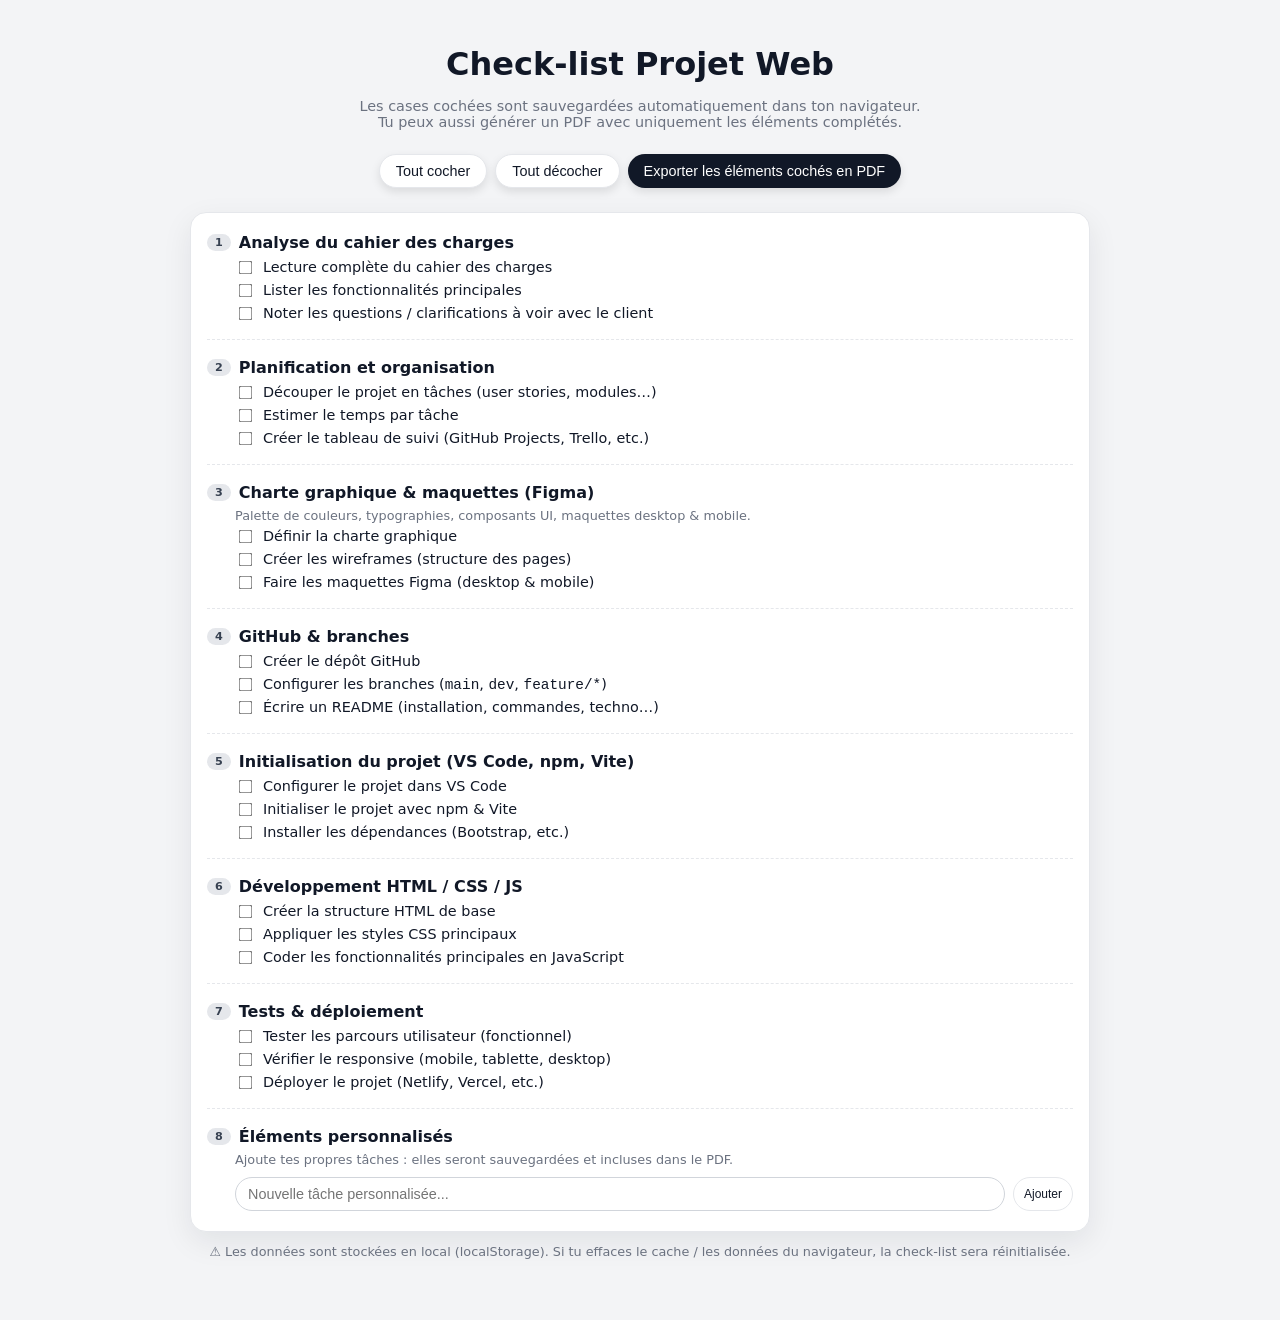
==== index.html @ 7b2236d2 "first commit" ====
<!DOCTYPE html>
<html lang="fr">
<head>
  <meta charset="UTF-8" />
  <title>Check-list Projet Web</title>
  <meta name="viewport" content="width=device-width, initial-scale=1.0" />
  <link rel="stylesheet" href="/assets/style/style.css" />
  
</head>
<body>
  <div class="app">
    <h1>Check-list Projet Web</h1>
    <p class="subtitle">
      Les cases cochées sont sauvegardées automatiquement dans ton navigateur.<br/>
      Tu peux aussi générer un PDF avec uniquement les éléments complétés.
    </p>

    <div class="toolbar">
      <button id="check-all" class="secondary">Tout cocher</button>
      <button id="uncheck-all" class="secondary">Tout décocher</button>
      <button id="export-pdf">Exporter les éléments cochés en PDF</button>
    </div>

    <div class="card" id="checklist">

      <!-- 1. Cahier des charges -->
      <div class="section">
        <div class="section-title">
          <span class="badge">1</span>
          <span>Analyse du cahier des charges</span>
        </div>
        <div class="tasks">
          <div class="task">
            <input type="checkbox" id="cc-lecture" data-label="Lecture complète du cahier des charges">
            <label for="cc-lecture">Lecture complète du cahier des charges</label>
          </div>
          <div class="task">
            <input type="checkbox" id="cc-fonctionnalites" data-label="Liste des fonctionnalités principales">
            <label for="cc-fonctionnalites">Lister les fonctionnalités principales</label>
          </div>
          <div class="task">
            <input type="checkbox" id="cc-questions" data-label="Questions / clarifications envoyées au client">
            <label for="cc-questions">Noter les questions / clarifications à voir avec le client</label>
          </div>
        </div>
      </div>

      <!-- 2. Planification -->
      <div class="section">
        <div class="section-title">
          <span class="badge">2</span>
          <span>Planification et organisation</span>
        </div>
        <div class="tasks">
          <div class="task">
            <input type="checkbox" id="plan-decoupage" data-label="Découpage du projet en tâches">
            <label for="plan-decoupage">Découper le projet en tâches (user stories, modules…)</label>
          </div>
          <div class="task">
            <input type="checkbox" id="plan-estimations" data-label="Estimation du temps par tâche">
            <label for="plan-estimations">Estimer le temps par tâche</label>
          </div>
          <div class="task">
            <input type="checkbox" id="plan-tableau" data-label="Création du tableau de suivi (GitHub Projects, Trello...)">
            <label for="plan-tableau">Créer le tableau de suivi (GitHub Projects, Trello, etc.)</label>
          </div>
        </div>
      </div>

      <!-- 3. Design / Figma -->
      <div class="section">
        <div class="section-title">
          <span class="badge">3</span>
          <span>Charte graphique & maquettes (Figma)</span>
        </div>
        <div class="section-subtitle">
          Palette de couleurs, typographies, composants UI, maquettes desktop & mobile.
        </div>
        <div class="tasks">
          <div class="task">
            <input type="checkbox" id="design-charte" data-label="Création de la charte graphique">
            <label for="design-charte">Définir la charte graphique</label>
          </div>
          <div class="task">
            <input type="checkbox" id="design-wireframes" data-label="Wireframes des pages principales">
            <label for="design-wireframes">Créer les wireframes (structure des pages)</label>
          </div>
          <div class="task">
            <input type="checkbox" id="design-figma" data-label="Maquettes Figma haute fidélité">
            <label for="design-figma">Faire les maquettes Figma (desktop & mobile)</label>
          </div>
        </div>
      </div>

      <!-- 4. GitHub -->
      <div class="section">
        <div class="section-title">
          <span class="badge">4</span>
          <span>GitHub & branches</span>
        </div>
        <div class="tasks">
          <div class="task">
            <input type="checkbox" id="git-repo" data-label="Création du dépôt GitHub">
            <label for="git-repo">Créer le dépôt GitHub</label>
          </div>
          <div class="task">
            <input type="checkbox" id="git-branches" data-label="Mise en place des branches main/dev/feature">
            <label for="git-branches">Configurer les branches (<code>main</code>, <code>dev</code>, <code>feature/*</code>)</label>
          </div>
          <div class="task">
            <input type="checkbox" id="git-readme" data-label="Rédaction d'un README clair">
            <label for="git-readme">Écrire un README (installation, commandes, techno…)</label>
          </div>
        </div>
      </div>

      <!-- 5. Setup projet (Vite, npm, dépendances) -->
      <div class="section">
        <div class="section-title">
          <span class="badge">5</span>
          <span>Initialisation du projet (VS Code, npm, Vite)</span>
        </div>
        <div class="tasks">
          <div class="task">
            <input type="checkbox" id="setup-vscode" data-label="Projet ouvert/configuré dans VS Code">
            <label for="setup-vscode">Configurer le projet dans VS Code</label>
          </div>
          <div class="task">
            <input type="checkbox" id="setup-npm" data-label="Initialisation npm et Vite">
            <label for="setup-npm">Initialiser le projet avec npm & Vite</label>
          </div>
          <div class="task">
            <input type="checkbox" id="setup-bootstrap" data-label="Installation des dépendances (Bootstrap, etc.)">
            <label for="setup-bootstrap">Installer les dépendances (Bootstrap, etc.)</label>
          </div>
        </div>
      </div>

      <!-- 6. Dev -->
      <div class="section">
        <div class="section-title">
          <span class="badge">6</span>
          <span>Développement HTML / CSS / JS</span>
        </div>
        <div class="tasks">
          <div class="task">
            <input type="checkbox" id="dev-structure" data-label="Structure HTML de base réalisée">
            <label for="dev-structure">Créer la structure HTML de base</label>
          </div>
          <div class="task">
            <input type="checkbox" id="dev-styles" data-label="Styles CSS principaux appliqués">
            <label for="dev-styles">Appliquer les styles CSS principaux</label>
          </div>
          <div class="task">
            <input type="checkbox" id="dev-js" data-label="Fonctionnalités principales en JavaScript">
            <label for="dev-js">Coder les fonctionnalités principales en JavaScript</label>
          </div>
        </div>
      </div>

      <!-- 7. Tests & déploiement -->
      <div class="section">
        <div class="section-title">
          <span class="badge">7</span>
          <span>Tests & déploiement</span>
        </div>
        <div class="tasks">
          <div class="task">
            <input type="checkbox" id="test-fonctionnel" data-label="Tests fonctionnels (parcours utilisateur)">
            <label for="test-fonctionnel">Tester les parcours utilisateur (fonctionnel)</label>
          </div>
          <div class="task">
            <input type="checkbox" id="test-responsive" data-label="Vérification responsive (mobile, tablette, desktop)">
            <label for="test-responsive">Vérifier le responsive (mobile, tablette, desktop)</label>
          </div>
          <div class="task">
            <input type="checkbox" id="deploy" data-label="Déploiement en ligne (Netlify, Vercel, etc.)">
            <label for="deploy">Déployer le projet (Netlify, Vercel, etc.)</label>
          </div>
        </div>
      </div>

      <!-- 8. Éléments personnalisés -->
      <div class="section">
        <div class="section-title">
          <span class="badge">8</span>
          <span>Éléments personnalisés</span>
        </div>
        <div class="section-subtitle">
          Ajoute tes propres tâches : elles seront sauvegardées et incluses dans le PDF.
        </div>
        <div class="tasks" id="custom-tasks"></div>
        <div class="custom-input-row">
          <input
            type="text"
            id="custom-task-input"
            placeholder="Nouvelle tâche personnalisée..."
          />
          <button id="add-custom-task" class="secondary small">Ajouter</button>
        </div>
      </div>

    </div>

    <p class="info">
      ⚠️ Les données sont stockées en local (localStorage). Si tu effaces le cache / les données du navigateur, la check-list sera réinitialisée.
    </p>

    <!-- Zone invisible (utilisée pour construire le contenu à imprimer) -->
    <div id="pdf-preview"></div>

    
  </div>

  <script src="/assets/js/script.js"></script>
</body>
</html>
---- assets/style/style.css ----
:root {
      font-family: system-ui, -apple-system, BlinkMacSystemFont, "Segoe UI", sans-serif;
      background: #f3f4f6;
      color: #111827;
    }

    body {
      margin: 0;
      padding: 0;
      display: flex;
      justify-content: center;
    }

    .app {
      max-width: 900px;
      width: 100%;
      padding: 24px 16px 48px;
    }

    h1 {
      text-align: center;
      margin-bottom: 8px;
    }

    .subtitle {
      text-align: center;
      font-size: 0.9rem;
      color: #6b7280;
      margin-bottom: 24px;
    }

    .toolbar {
      display: flex;
      flex-wrap: wrap;
      gap: 8px;
      justify-content: center;
      margin-bottom: 24px;
    }

    button {
      border: none;
      border-radius: 999px;
      padding: 8px 16px;
      font-size: 0.9rem;
      cursor: pointer;
      background: #111827;
      color: white;
      transition: transform 0.08s ease, box-shadow 0.08s ease, opacity 0.15s ease;
      box-shadow: 0 4px 10px rgba(0,0,0,0.1);
    }

    button.secondary {
      background: white;
      color: #111827;
      border: 1px solid #e5e7eb;
    }

    button.small {
      padding: 4px 10px;
      font-size: 0.75rem;
      box-shadow: none;
    }

    button:hover {
      transform: translateY(-1px);
      box-shadow: 0 6px 14px rgba(0,0,0,0.13);
    }

    button:active {
      transform: translateY(0);
      box-shadow: 0 2px 6px rgba(0,0,0,0.18);
    }

    .card {
      background: white;
      border-radius: 16px;
      padding: 20px 16px;
      box-shadow: 0 10px 30px rgba(15,23,42,0.08);
      border: 1px solid #e5e7eb;
    }

    .section {
      margin-bottom: 18px;
      padding-bottom: 12px;
      border-bottom: 1px dashed #e5e7eb;
    }

    .section:last-child {
      border-bottom: none;
      margin-bottom: 0;
      padding-bottom: 0;
    }

    .section-title {
      font-weight: 600;
      margin-bottom: 6px;
      display: flex;
      align-items: center;
      gap: 8px;
    }

    .section-subtitle {
      font-size: 0.8rem;
      color: #6b7280;
      margin-left: 28px;
      margin-bottom: 4px;
    }

    .tasks {
      margin-left: 28px;
      margin-top: 4px;
    }

    .task {
      display: flex;
      align-items: center;
      gap: 8px;
      margin-bottom: 4px;
      font-size: 0.9rem;
    }

    .task input[type="checkbox"] {
      margin-top: 3px;
      transform: scale(1.05);
      cursor: pointer;
    }

    .task label {
      cursor: pointer;
    }

    .task button.delete-task {
      margin-left: auto;
    }

    .badge {
      padding: 2px 8px;
      border-radius: 999px;
      font-size: 0.7rem;
      background: #e5e7eb;
      color: #374151;
    }

    .info {
      font-size: 0.8rem;
      color: #6b7280;
      margin-top: 12px;
      text-align: center;
    }

    .custom-input-row {
      display: flex;
      flex-wrap: wrap;
      gap: 8px;
      margin: 10px 0 0 28px;
    }

    .custom-input-row input[type="text"] {
      flex: 1;
      min-width: 0;
      border-radius: 999px;
      border: 1px solid #d1d5db;
      padding: 8px 12px;
      font-size: 0.9rem;
      outline: none;
    }

    .custom-input-row input[type="text"]:focus {
      border-color: #111827;
    }

    /* Zone de preview PDF (fenêtre séparée) = pas visible ici */
    #pdf-preview {
      display: none;
    }

    /* Version impression : cacher les boutons, garder seulement le contenu imprimé si on imprimait directement la page */
    @media print {
      .toolbar,
      .info {
        display: none !important;
      }
      body {
        background: white;
      }
      .app {
        max-width: 100%;
        padding: 0;
      }
      .card {
        box-shadow: none;
        border: none;
      }
    }
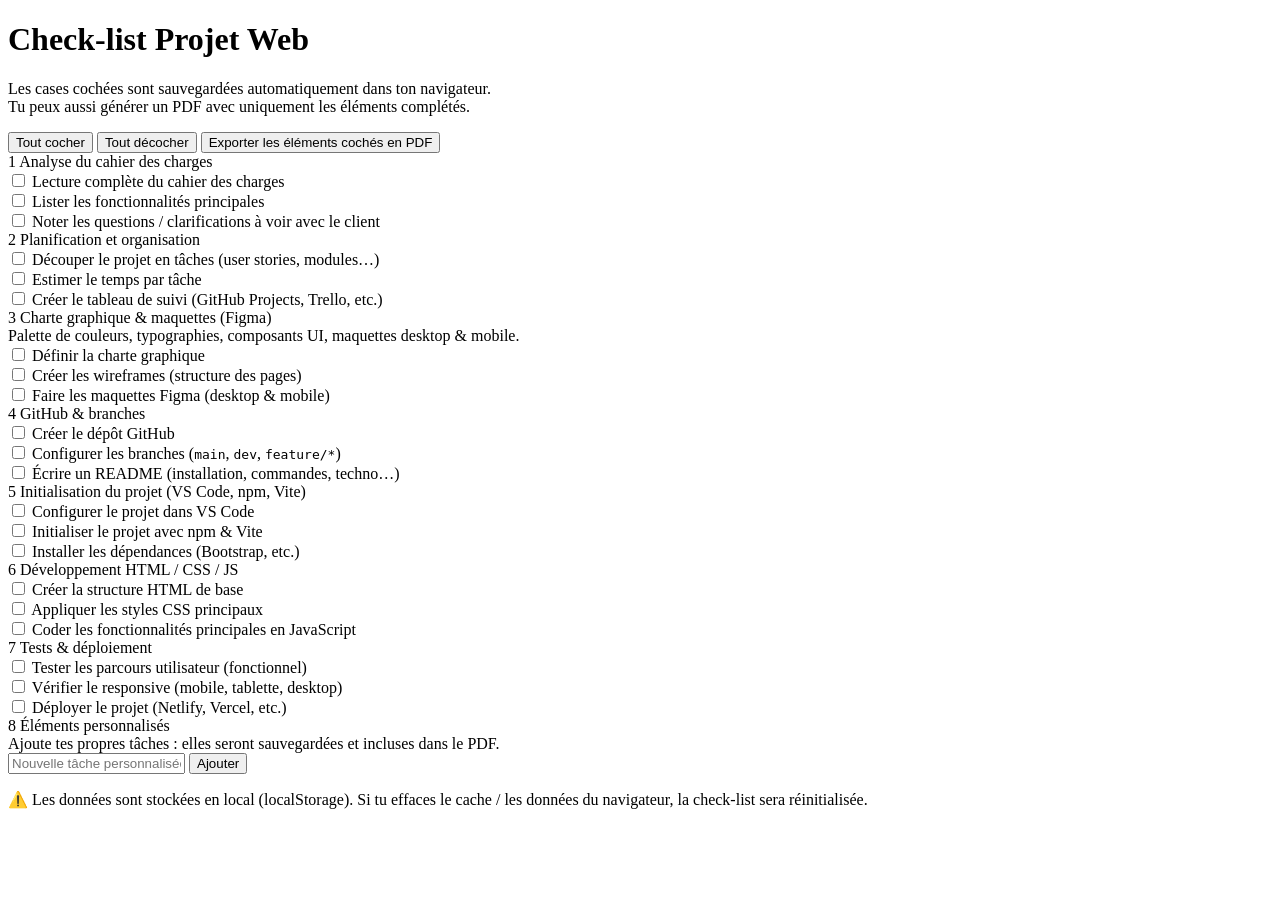
==== commit 86146091: "Updates" ====
--- a/index.html
+++ b/index.html
@@ -1,217 +1,221 @@
-<!DOCTYPE html>
-<html lang="fr">
-<head>
-  <meta charset="UTF-8" />
-  <title>Check-list Projet Web</title>
-  <meta name="viewport" content="width=device-width, initial-scale=1.0" />
-  <link rel="stylesheet" href="/assets/style/style.css" />
-  
-</head>
-<body>
-  <div class="app">
-    <h1>Check-list Projet Web</h1>
-    <p class="subtitle">
-      Les cases cochées sont sauvegardées automatiquement dans ton navigateur.<br/>
-      Tu peux aussi générer un PDF avec uniquement les éléments complétés.
-    </p>
-
-    <div class="toolbar">
-      <button id="check-all" class="secondary">Tout cocher</button>
-      <button id="uncheck-all" class="secondary">Tout décocher</button>
-      <button id="export-pdf">Exporter les éléments cochés en PDF</button>
-    </div>
-
-    <div class="card" id="checklist">
-
-      <!-- 1. Cahier des charges -->
-      <div class="section">
-        <div class="section-title">
-          <span class="badge">1</span>
-          <span>Analyse du cahier des charges</span>
-        </div>
-        <div class="tasks">
-          <div class="task">
-            <input type="checkbox" id="cc-lecture" data-label="Lecture complète du cahier des charges">
-            <label for="cc-lecture">Lecture complète du cahier des charges</label>
-          </div>
-          <div class="task">
-            <input type="checkbox" id="cc-fonctionnalites" data-label="Liste des fonctionnalités principales">
-            <label for="cc-fonctionnalites">Lister les fonctionnalités principales</label>
-          </div>
-          <div class="task">
-            <input type="checkbox" id="cc-questions" data-label="Questions / clarifications envoyées au client">
-            <label for="cc-questions">Noter les questions / clarifications à voir avec le client</label>
-          </div>
-        </div>
-      </div>
-
-      <!-- 2. Planification -->
-      <div class="section">
-        <div class="section-title">
-          <span class="badge">2</span>
-          <span>Planification et organisation</span>
-        </div>
-        <div class="tasks">
-          <div class="task">
-            <input type="checkbox" id="plan-decoupage" data-label="Découpage du projet en tâches">
-            <label for="plan-decoupage">Découper le projet en tâches (user stories, modules…)</label>
-          </div>
-          <div class="task">
-            <input type="checkbox" id="plan-estimations" data-label="Estimation du temps par tâche">
-            <label for="plan-estimations">Estimer le temps par tâche</label>
-          </div>
-          <div class="task">
-            <input type="checkbox" id="plan-tableau" data-label="Création du tableau de suivi (GitHub Projects, Trello...)">
-            <label for="plan-tableau">Créer le tableau de suivi (GitHub Projects, Trello, etc.)</label>
-          </div>
-        </div>
-      </div>
-
-      <!-- 3. Design / Figma -->
-      <div class="section">
-        <div class="section-title">
-          <span class="badge">3</span>
-          <span>Charte graphique & maquettes (Figma)</span>
-        </div>
-        <div class="section-subtitle">
-          Palette de couleurs, typographies, composants UI, maquettes desktop & mobile.
-        </div>
-        <div class="tasks">
-          <div class="task">
-            <input type="checkbox" id="design-charte" data-label="Création de la charte graphique">
-            <label for="design-charte">Définir la charte graphique</label>
-          </div>
-          <div class="task">
-            <input type="checkbox" id="design-wireframes" data-label="Wireframes des pages principales">
-            <label for="design-wireframes">Créer les wireframes (structure des pages)</label>
-          </div>
-          <div class="task">
-            <input type="checkbox" id="design-figma" data-label="Maquettes Figma haute fidélité">
-            <label for="design-figma">Faire les maquettes Figma (desktop & mobile)</label>
-          </div>
-        </div>
-      </div>
-
-      <!-- 4. GitHub -->
-      <div class="section">
-        <div class="section-title">
-          <span class="badge">4</span>
-          <span>GitHub & branches</span>
-        </div>
-        <div class="tasks">
-          <div class="task">
-            <input type="checkbox" id="git-repo" data-label="Création du dépôt GitHub">
-            <label for="git-repo">Créer le dépôt GitHub</label>
-          </div>
-          <div class="task">
-            <input type="checkbox" id="git-branches" data-label="Mise en place des branches main/dev/feature">
-            <label for="git-branches">Configurer les branches (<code>main</code>, <code>dev</code>, <code>feature/*</code>)</label>
-          </div>
-          <div class="task">
-            <input type="checkbox" id="git-readme" data-label="Rédaction d'un README clair">
-            <label for="git-readme">Écrire un README (installation, commandes, techno…)</label>
-          </div>
-        </div>
-      </div>
-
-      <!-- 5. Setup projet (Vite, npm, dépendances) -->
-      <div class="section">
-        <div class="section-title">
-          <span class="badge">5</span>
-          <span>Initialisation du projet (VS Code, npm, Vite)</span>
-        </div>
-        <div class="tasks">
-          <div class="task">
-            <input type="checkbox" id="setup-vscode" data-label="Projet ouvert/configuré dans VS Code">
-            <label for="setup-vscode">Configurer le projet dans VS Code</label>
-          </div>
-          <div class="task">
-            <input type="checkbox" id="setup-npm" data-label="Initialisation npm et Vite">
-            <label for="setup-npm">Initialiser le projet avec npm & Vite</label>
-          </div>
-          <div class="task">
-            <input type="checkbox" id="setup-bootstrap" data-label="Installation des dépendances (Bootstrap, etc.)">
-            <label for="setup-bootstrap">Installer les dépendances (Bootstrap, etc.)</label>
-          </div>
-        </div>
-      </div>
-
-      <!-- 6. Dev -->
-      <div class="section">
-        <div class="section-title">
-          <span class="badge">6</span>
-          <span>Développement HTML / CSS / JS</span>
-        </div>
-        <div class="tasks">
-          <div class="task">
-            <input type="checkbox" id="dev-structure" data-label="Structure HTML de base réalisée">
-            <label for="dev-structure">Créer la structure HTML de base</label>
-          </div>
-          <div class="task">
-            <input type="checkbox" id="dev-styles" data-label="Styles CSS principaux appliqués">
-            <label for="dev-styles">Appliquer les styles CSS principaux</label>
-          </div>
-          <div class="task">
-            <input type="checkbox" id="dev-js" data-label="Fonctionnalités principales en JavaScript">
-            <label for="dev-js">Coder les fonctionnalités principales en JavaScript</label>
-          </div>
-        </div>
-      </div>
-
-      <!-- 7. Tests & déploiement -->
-      <div class="section">
-        <div class="section-title">
-          <span class="badge">7</span>
-          <span>Tests & déploiement</span>
-        </div>
-        <div class="tasks">
-          <div class="task">
-            <input type="checkbox" id="test-fonctionnel" data-label="Tests fonctionnels (parcours utilisateur)">
-            <label for="test-fonctionnel">Tester les parcours utilisateur (fonctionnel)</label>
-          </div>
-          <div class="task">
-            <input type="checkbox" id="test-responsive" data-label="Vérification responsive (mobile, tablette, desktop)">
-            <label for="test-responsive">Vérifier le responsive (mobile, tablette, desktop)</label>
-          </div>
-          <div class="task">
-            <input type="checkbox" id="deploy" data-label="Déploiement en ligne (Netlify, Vercel, etc.)">
-            <label for="deploy">Déployer le projet (Netlify, Vercel, etc.)</label>
-          </div>
-        </div>
-      </div>
-
-      <!-- 8. Éléments personnalisés -->
-      <div class="section">
-        <div class="section-title">
-          <span class="badge">8</span>
-          <span>Éléments personnalisés</span>
-        </div>
-        <div class="section-subtitle">
-          Ajoute tes propres tâches : elles seront sauvegardées et incluses dans le PDF.
-        </div>
-        <div class="tasks" id="custom-tasks"></div>
-        <div class="custom-input-row">
-          <input
-            type="text"
-            id="custom-task-input"
-            placeholder="Nouvelle tâche personnalisée..."
-          />
-          <button id="add-custom-task" class="secondary small">Ajouter</button>
-        </div>
-      </div>
-
-    </div>
-
-    <p class="info">
-      ⚠️ Les données sont stockées en local (localStorage). Si tu effaces le cache / les données du navigateur, la check-list sera réinitialisée.
-    </p>
-
-    <!-- Zone invisible (utilisée pour construire le contenu à imprimer) -->
-    <div id="pdf-preview"></div>
-
-    
-  </div>
-
-  <script src="/assets/js/script.js"></script>
-</body>
-</html>
+<!DOCTYPE html>
+<html lang="fr">
+<head>
+  <meta charset="UTF-8" />
+  <title>Check-list Projet Web</title>
+  <meta name="viewport" content="width=device-width, initial-scale=1.0" />+
+  
+  <script type="module" crossorigin src="/Checklist/assets/index-DKKBVlIA.js"></script>
+  <link rel="stylesheet" crossorigin href="/Checklist/assets/index-D5kKG5sI.css">
+</head>
+<body>
+  <div class="app">
+    <h1>Check-list Projet Web</h1>
+    <p class="subtitle">
+      Les cases cochées sont sauvegardées automatiquement dans ton navigateur.<br/>
+      Tu peux aussi générer un PDF avec uniquement les éléments complétés.
+    </p>
+
+    <div class="toolbar">
+      <button id="check-all" class="secondary">Tout cocher</button>
+      <button id="uncheck-all" class="secondary">Tout décocher</button>
+      <button id="export-pdf">Exporter les éléments cochés en PDF</button>
+    </div>
+
+    <div class="card" id="checklist">
+
+      <!-- 1. Cahier des charges -->
+      <div class="section">
+        <div class="section-title">
+          <span class="badge">1</span>
+          <span>Analyse du cahier des charges</span>
+        </div>
+        <div class="tasks">
+          <div class="task">
+            <input type="checkbox" id="cc-lecture" data-label="Lecture complète du cahier des charges">
+            <label for="cc-lecture">Lecture complète du cahier des charges</label>
+          </div>
+          <div class="task">
+            <input type="checkbox" id="cc-fonctionnalites" data-label="Liste des fonctionnalités principales">
+            <label for="cc-fonctionnalites">Lister les fonctionnalités principales</label>
+          </div>
+          <div class="task">
+            <input type="checkbox" id="cc-questions" data-label="Questions / clarifications envoyées au client">
+            <label for="cc-questions">Noter les questions / clarifications à voir avec le client</label>
+          </div>
+        </div>
+      </div>
+
+      <!-- 2. Planification -->
+      <div class="section">
+        <div class="section-title">
+          <span class="badge">2</span>
+          <span>Planification et organisation</span>
+        </div>
+        <div class="tasks">
+          <div class="task">
+            <input type="checkbox" id="plan-decoupage" data-label="Découpage du projet en tâches">
+            <label for="plan-decoupage">Découper le projet en tâches (user stories, modules…)</label>
+          </div>
+          <div class="task">
+            <input type="checkbox" id="plan-estimations" data-label="Estimation du temps par tâche">
+            <label for="plan-estimations">Estimer le temps par tâche</label>
+          </div>
+          <div class="task">
+            <input type="checkbox" id="plan-tableau" data-label="Création du tableau de suivi (GitHub Projects, Trello...)">
+            <label for="plan-tableau">Créer le tableau de suivi (GitHub Projects, Trello, etc.)</label>
+          </div>
+        </div>
+      </div>
+
+      <!-- 3. Design / Figma -->
+      <div class="section">
+        <div class="section-title">
+          <span class="badge">3</span>
+          <span>Charte graphique & maquettes (Figma)</span>
+        </div>
+        <div class="section-subtitle">
+          Palette de couleurs, typographies, composants UI, maquettes desktop & mobile.
+        </div>
+        <div class="tasks">
+          <div class="task">
+            <input type="checkbox" id="design-charte" data-label="Création de la charte graphique">
+            <label for="design-charte">Définir la charte graphique</label>
+          </div>
+          <div class="task">
+            <input type="checkbox" id="design-wireframes" data-label="Wireframes des pages principales">
+            <label for="design-wireframes">Créer les wireframes (structure des pages)</label>
+          </div>
+          <div class="task">
+            <input type="checkbox" id="design-figma" data-label="Maquettes Figma haute fidélité">
+            <label for="design-figma">Faire les maquettes Figma (desktop & mobile)</label>
+          </div>
+        </div>
+      </div>
+
+      <!-- 4. GitHub -->
+      <div class="section">
+        <div class="section-title">
+          <span class="badge">4</span>
+          <span>GitHub & branches</span>
+        </div>
+        <div class="tasks">
+          <div class="task">
+            <input type="checkbox" id="git-repo" data-label="Création du dépôt GitHub">
+            <label for="git-repo">Créer le dépôt GitHub</label>
+          </div>
+          <div class="task">
+            <input type="checkbox" id="git-branches" data-label="Mise en place des branches main/dev/feature">
+            <label for="git-branches">Configurer les branches (<code>main</code>, <code>dev</code>, <code>feature/*</code>)</label>
+          </div>
+          <div class="task">
+            <input type="checkbox" id="git-readme" data-label="Rédaction d'un README clair">
+            <label for="git-readme">Écrire un README (installation, commandes, techno…)</label>
+          </div>
+        </div>
+      </div>
+
+      <!-- 5. Setup projet (Vite, npm, dépendances) -->
+      <div class="section">
+        <div class="section-title">
+          <span class="badge">5</span>
+          <span>Initialisation du projet (VS Code, npm, Vite)</span>
+        </div>
+        <div class="tasks">
+          <div class="task">
+            <input type="checkbox" id="setup-vscode" data-label="Projet ouvert/configuré dans VS Code">
+            <label for="setup-vscode">Configurer le projet dans VS Code</label>
+          </div>
+          <div class="task">
+            <input type="checkbox" id="setup-npm" data-label="Initialisation npm et Vite">
+            <label for="setup-npm">Initialiser le projet avec npm & Vite</label>
+          </div>
+          <div class="task">
+            <input type="checkbox" id="setup-bootstrap" data-label="Installation des dépendances (Bootstrap, etc.)">
+            <label for="setup-bootstrap">Installer les dépendances (Bootstrap, etc.)</label>
+          </div>
+        </div>
+      </div>
+
+      <!-- 6. Dev -->
+      <div class="section">
+        <div class="section-title">
+          <span class="badge">6</span>
+          <span>Développement HTML / CSS / JS</span>
+        </div>
+        <div class="tasks">
+          <div class="task">
+            <input type="checkbox" id="dev-structure" data-label="Structure HTML de base réalisée">
+            <label for="dev-structure">Créer la structure HTML de base</label>
+          </div>
+          <div class="task">
+            <input type="checkbox" id="dev-styles" data-label="Styles CSS principaux appliqués">
+            <label for="dev-styles">Appliquer les styles CSS principaux</label>
+          </div>
+          <div class="task">
+            <input type="checkbox" id="dev-js" data-label="Fonctionnalités principales en JavaScript">
+            <label for="dev-js">Coder les fonctionnalités principales en JavaScript</label>
+          </div>
+        </div>
+      </div>
+
+      <!-- 7. Tests & déploiement -->
+      <div class="section">
+        <div class="section-title">
+          <span class="badge">7</span>
+          <span>Tests & déploiement</span>
+        </div>
+        <div class="tasks">
+          <div class="task">
+            <input type="checkbox" id="test-fonctionnel" data-label="Tests fonctionnels (parcours utilisateur)">
+            <label for="test-fonctionnel">Tester les parcours utilisateur (fonctionnel)</label>
+          </div>
+          <div class="task">
+            <input type="checkbox" id="test-responsive" data-label="Vérification responsive (mobile, tablette, desktop)">
+            <label for="test-responsive">Vérifier le responsive (mobile, tablette, desktop)</label>
+          </div>
+          <div class="task">
+            <input type="checkbox" id="deploy" data-label="Déploiement en ligne (Netlify, Vercel, etc.)">
+            <label for="deploy">Déployer le projet (Netlify, Vercel, etc.)</label>
+          </div>
+        </div>
+      </div>
+
+      <!-- 8. Éléments personnalisés -->
+      <div class="section">
+        <div class="section-title">
+          <span class="badge">8</span>
+          <span>Éléments personnalisés</span>
+        </div>
+        <div class="section-subtitle">
+          Ajoute tes propres tâches : elles seront sauvegardées et incluses dans le PDF.
+        </div>
+        <div class="tasks" id="custom-tasks"></div>
+        <div class="custom-input-row">
+          <input
+            type="text"
+            id="custom-task-input"
+            placeholder="Nouvelle tâche personnalisée..."
+          />
+          <button id="add-custom-task" class="secondary small">Ajouter</button>
+        </div>
+      </div>
+
+    </div>
+
+    <p class="info">
+      ⚠️ Les données sont stockées en local (localStorage). Si tu effaces le cache / les données du navigateur, la check-list sera réinitialisée.
+    </p>
+
+    <!-- Zone invisible (utilisée pour construire le contenu à imprimer) -->
+    <div id="pdf-preview"></div>
+
+    
+  </div>
++
+
+
+</body>
+</html>
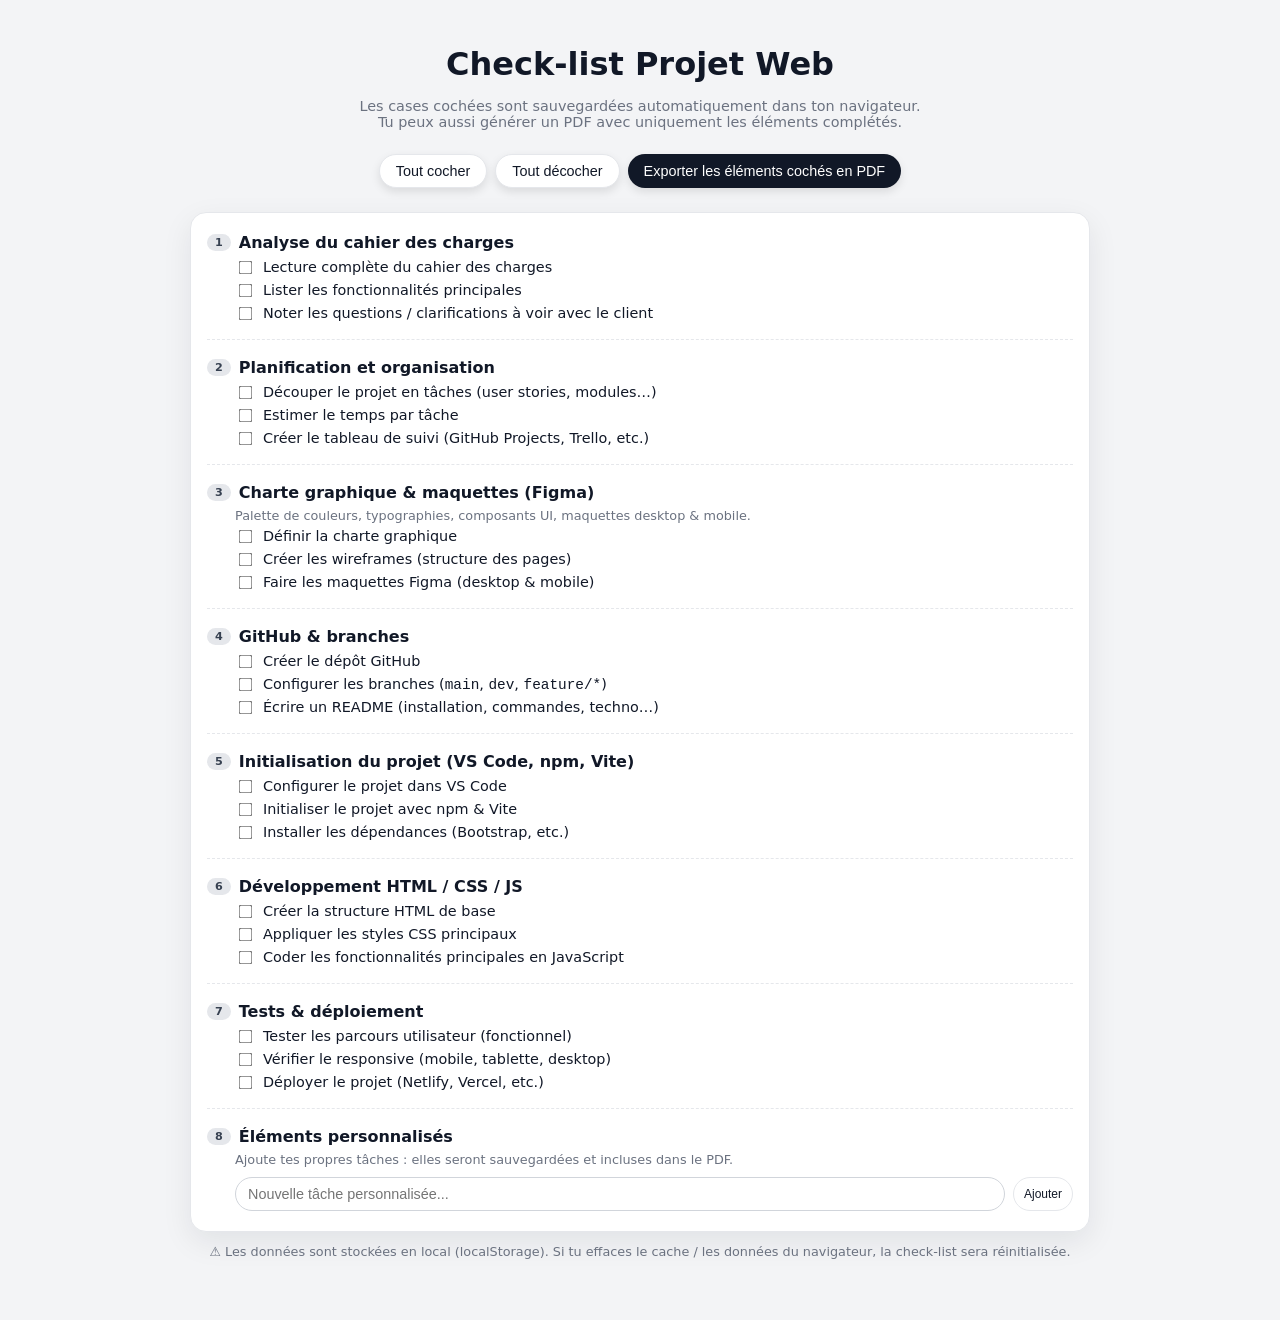
==== commit 5dd1d6d1: "mise en place de vite" ====
--- a/index.html
+++ b/index.html
@@ -1,221 +1,219 @@
-<!DOCTYPE html>
-<html lang="fr">
-<head>
-  <meta charset="UTF-8" />
-  <title>Check-list Projet Web</title>
-  <meta name="viewport" content="width=device-width, initial-scale=1.0" />-
-  
-  <script type="module" crossorigin src="/Checklist/assets/index-DKKBVlIA.js"></script>
-  <link rel="stylesheet" crossorigin href="/Checklist/assets/index-D5kKG5sI.css">
-</head>
-<body>
-  <div class="app">
-    <h1>Check-list Projet Web</h1>
-    <p class="subtitle">
-      Les cases cochées sont sauvegardées automatiquement dans ton navigateur.<br/>
-      Tu peux aussi générer un PDF avec uniquement les éléments complétés.
-    </p>
-
-    <div class="toolbar">
-      <button id="check-all" class="secondary">Tout cocher</button>
-      <button id="uncheck-all" class="secondary">Tout décocher</button>
-      <button id="export-pdf">Exporter les éléments cochés en PDF</button>
-    </div>
-
-    <div class="card" id="checklist">
-
-      <!-- 1. Cahier des charges -->
-      <div class="section">
-        <div class="section-title">
-          <span class="badge">1</span>
-          <span>Analyse du cahier des charges</span>
-        </div>
-        <div class="tasks">
-          <div class="task">
-            <input type="checkbox" id="cc-lecture" data-label="Lecture complète du cahier des charges">
-            <label for="cc-lecture">Lecture complète du cahier des charges</label>
-          </div>
-          <div class="task">
-            <input type="checkbox" id="cc-fonctionnalites" data-label="Liste des fonctionnalités principales">
-            <label for="cc-fonctionnalites">Lister les fonctionnalités principales</label>
-          </div>
-          <div class="task">
-            <input type="checkbox" id="cc-questions" data-label="Questions / clarifications envoyées au client">
-            <label for="cc-questions">Noter les questions / clarifications à voir avec le client</label>
-          </div>
-        </div>
-      </div>
-
-      <!-- 2. Planification -->
-      <div class="section">
-        <div class="section-title">
-          <span class="badge">2</span>
-          <span>Planification et organisation</span>
-        </div>
-        <div class="tasks">
-          <div class="task">
-            <input type="checkbox" id="plan-decoupage" data-label="Découpage du projet en tâches">
-            <label for="plan-decoupage">Découper le projet en tâches (user stories, modules…)</label>
-          </div>
-          <div class="task">
-            <input type="checkbox" id="plan-estimations" data-label="Estimation du temps par tâche">
-            <label for="plan-estimations">Estimer le temps par tâche</label>
-          </div>
-          <div class="task">
-            <input type="checkbox" id="plan-tableau" data-label="Création du tableau de suivi (GitHub Projects, Trello...)">
-            <label for="plan-tableau">Créer le tableau de suivi (GitHub Projects, Trello, etc.)</label>
-          </div>
-        </div>
-      </div>
-
-      <!-- 3. Design / Figma -->
-      <div class="section">
-        <div class="section-title">
-          <span class="badge">3</span>
-          <span>Charte graphique & maquettes (Figma)</span>
-        </div>
-        <div class="section-subtitle">
-          Palette de couleurs, typographies, composants UI, maquettes desktop & mobile.
-        </div>
-        <div class="tasks">
-          <div class="task">
-            <input type="checkbox" id="design-charte" data-label="Création de la charte graphique">
-            <label for="design-charte">Définir la charte graphique</label>
-          </div>
-          <div class="task">
-            <input type="checkbox" id="design-wireframes" data-label="Wireframes des pages principales">
-            <label for="design-wireframes">Créer les wireframes (structure des pages)</label>
-          </div>
-          <div class="task">
-            <input type="checkbox" id="design-figma" data-label="Maquettes Figma haute fidélité">
-            <label for="design-figma">Faire les maquettes Figma (desktop & mobile)</label>
-          </div>
-        </div>
-      </div>
-
-      <!-- 4. GitHub -->
-      <div class="section">
-        <div class="section-title">
-          <span class="badge">4</span>
-          <span>GitHub & branches</span>
-        </div>
-        <div class="tasks">
-          <div class="task">
-            <input type="checkbox" id="git-repo" data-label="Création du dépôt GitHub">
-            <label for="git-repo">Créer le dépôt GitHub</label>
-          </div>
-          <div class="task">
-            <input type="checkbox" id="git-branches" data-label="Mise en place des branches main/dev/feature">
-            <label for="git-branches">Configurer les branches (<code>main</code>, <code>dev</code>, <code>feature/*</code>)</label>
-          </div>
-          <div class="task">
-            <input type="checkbox" id="git-readme" data-label="Rédaction d'un README clair">
-            <label for="git-readme">Écrire un README (installation, commandes, techno…)</label>
-          </div>
-        </div>
-      </div>
-
-      <!-- 5. Setup projet (Vite, npm, dépendances) -->
-      <div class="section">
-        <div class="section-title">
-          <span class="badge">5</span>
-          <span>Initialisation du projet (VS Code, npm, Vite)</span>
-        </div>
-        <div class="tasks">
-          <div class="task">
-            <input type="checkbox" id="setup-vscode" data-label="Projet ouvert/configuré dans VS Code">
-            <label for="setup-vscode">Configurer le projet dans VS Code</label>
-          </div>
-          <div class="task">
-            <input type="checkbox" id="setup-npm" data-label="Initialisation npm et Vite">
-            <label for="setup-npm">Initialiser le projet avec npm & Vite</label>
-          </div>
-          <div class="task">
-            <input type="checkbox" id="setup-bootstrap" data-label="Installation des dépendances (Bootstrap, etc.)">
-            <label for="setup-bootstrap">Installer les dépendances (Bootstrap, etc.)</label>
-          </div>
-        </div>
-      </div>
-
-      <!-- 6. Dev -->
-      <div class="section">
-        <div class="section-title">
-          <span class="badge">6</span>
-          <span>Développement HTML / CSS / JS</span>
-        </div>
-        <div class="tasks">
-          <div class="task">
-            <input type="checkbox" id="dev-structure" data-label="Structure HTML de base réalisée">
-            <label for="dev-structure">Créer la structure HTML de base</label>
-          </div>
-          <div class="task">
-            <input type="checkbox" id="dev-styles" data-label="Styles CSS principaux appliqués">
-            <label for="dev-styles">Appliquer les styles CSS principaux</label>
-          </div>
-          <div class="task">
-            <input type="checkbox" id="dev-js" data-label="Fonctionnalités principales en JavaScript">
-            <label for="dev-js">Coder les fonctionnalités principales en JavaScript</label>
-          </div>
-        </div>
-      </div>
-
-      <!-- 7. Tests & déploiement -->
-      <div class="section">
-        <div class="section-title">
-          <span class="badge">7</span>
-          <span>Tests & déploiement</span>
-        </div>
-        <div class="tasks">
-          <div class="task">
-            <input type="checkbox" id="test-fonctionnel" data-label="Tests fonctionnels (parcours utilisateur)">
-            <label for="test-fonctionnel">Tester les parcours utilisateur (fonctionnel)</label>
-          </div>
-          <div class="task">
-            <input type="checkbox" id="test-responsive" data-label="Vérification responsive (mobile, tablette, desktop)">
-            <label for="test-responsive">Vérifier le responsive (mobile, tablette, desktop)</label>
-          </div>
-          <div class="task">
-            <input type="checkbox" id="deploy" data-label="Déploiement en ligne (Netlify, Vercel, etc.)">
-            <label for="deploy">Déployer le projet (Netlify, Vercel, etc.)</label>
-          </div>
-        </div>
-      </div>
-
-      <!-- 8. Éléments personnalisés -->
-      <div class="section">
-        <div class="section-title">
-          <span class="badge">8</span>
-          <span>Éléments personnalisés</span>
-        </div>
-        <div class="section-subtitle">
-          Ajoute tes propres tâches : elles seront sauvegardées et incluses dans le PDF.
-        </div>
-        <div class="tasks" id="custom-tasks"></div>
-        <div class="custom-input-row">
-          <input
-            type="text"
-            id="custom-task-input"
-            placeholder="Nouvelle tâche personnalisée..."
-          />
-          <button id="add-custom-task" class="secondary small">Ajouter</button>
-        </div>
-      </div>
-
-    </div>
-
-    <p class="info">
-      ⚠️ Les données sont stockées en local (localStorage). Si tu effaces le cache / les données du navigateur, la check-list sera réinitialisée.
-    </p>
-
-    <!-- Zone invisible (utilisée pour construire le contenu à imprimer) -->
-    <div id="pdf-preview"></div>
-
-    
-  </div>
--
-
-
-</body>
-</html>
+<!DOCTYPE html>
+<html lang="fr">
+<head>
+  <meta charset="UTF-8" />
+  <title>Check-list Projet Web</title>
+  <meta name="viewport" content="width=device-width, initial-scale=1.0" />
+  <link rel="stylesheet" href="src/style.css" />
+  
+</head>
+<body>
+  <div class="app">
+    <h1>Check-list Projet Web</h1>
+    <p class="subtitle">
+      Les cases cochées sont sauvegardées automatiquement dans ton navigateur.<br/>
+      Tu peux aussi générer un PDF avec uniquement les éléments complétés.
+    </p>
+
+    <div class="toolbar">
+      <button id="check-all" class="secondary">Tout cocher</button>
+      <button id="uncheck-all" class="secondary">Tout décocher</button>
+      <button id="export-pdf">Exporter les éléments cochés en PDF</button>
+    </div>
+
+    <div class="card" id="checklist">
+
+      <!-- 1. Cahier des charges -->
+      <div class="section">
+        <div class="section-title">
+          <span class="badge">1</span>
+          <span>Analyse du cahier des charges</span>
+        </div>
+        <div class="tasks">
+          <div class="task">
+            <input type="checkbox" id="cc-lecture" data-label="Lecture complète du cahier des charges">
+            <label for="cc-lecture">Lecture complète du cahier des charges</label>
+          </div>
+          <div class="task">
+            <input type="checkbox" id="cc-fonctionnalites" data-label="Liste des fonctionnalités principales">
+            <label for="cc-fonctionnalites">Lister les fonctionnalités principales</label>
+          </div>
+          <div class="task">
+            <input type="checkbox" id="cc-questions" data-label="Questions / clarifications envoyées au client">
+            <label for="cc-questions">Noter les questions / clarifications à voir avec le client</label>
+          </div>
+        </div>
+      </div>
+
+      <!-- 2. Planification -->
+      <div class="section">
+        <div class="section-title">
+          <span class="badge">2</span>
+          <span>Planification et organisation</span>
+        </div>
+        <div class="tasks">
+          <div class="task">
+            <input type="checkbox" id="plan-decoupage" data-label="Découpage du projet en tâches">
+            <label for="plan-decoupage">Découper le projet en tâches (user stories, modules…)</label>
+          </div>
+          <div class="task">
+            <input type="checkbox" id="plan-estimations" data-label="Estimation du temps par tâche">
+            <label for="plan-estimations">Estimer le temps par tâche</label>
+          </div>
+          <div class="task">
+            <input type="checkbox" id="plan-tableau" data-label="Création du tableau de suivi (GitHub Projects, Trello...)">
+            <label for="plan-tableau">Créer le tableau de suivi (GitHub Projects, Trello, etc.)</label>
+          </div>
+        </div>
+      </div>
+
+      <!-- 3. Design / Figma -->
+      <div class="section">
+        <div class="section-title">
+          <span class="badge">3</span>
+          <span>Charte graphique & maquettes (Figma)</span>
+        </div>
+        <div class="section-subtitle">
+          Palette de couleurs, typographies, composants UI, maquettes desktop & mobile.
+        </div>
+        <div class="tasks">
+          <div class="task">
+            <input type="checkbox" id="design-charte" data-label="Création de la charte graphique">
+            <label for="design-charte">Définir la charte graphique</label>
+          </div>
+          <div class="task">
+            <input type="checkbox" id="design-wireframes" data-label="Wireframes des pages principales">
+            <label for="design-wireframes">Créer les wireframes (structure des pages)</label>
+          </div>
+          <div class="task">
+            <input type="checkbox" id="design-figma" data-label="Maquettes Figma haute fidélité">
+            <label for="design-figma">Faire les maquettes Figma (desktop & mobile)</label>
+          </div>
+        </div>
+      </div>
+
+      <!-- 4. GitHub -->
+      <div class="section">
+        <div class="section-title">
+          <span class="badge">4</span>
+          <span>GitHub & branches</span>
+        </div>
+        <div class="tasks">
+          <div class="task">
+            <input type="checkbox" id="git-repo" data-label="Création du dépôt GitHub">
+            <label for="git-repo">Créer le dépôt GitHub</label>
+          </div>
+          <div class="task">
+            <input type="checkbox" id="git-branches" data-label="Mise en place des branches main/dev/feature">
+            <label for="git-branches">Configurer les branches (<code>main</code>, <code>dev</code>, <code>feature/*</code>)</label>
+          </div>
+          <div class="task">
+            <input type="checkbox" id="git-readme" data-label="Rédaction d'un README clair">
+            <label for="git-readme">Écrire un README (installation, commandes, techno…)</label>
+          </div>
+        </div>
+      </div>
+
+      <!-- 5. Setup projet (Vite, npm, dépendances) -->
+      <div class="section">
+        <div class="section-title">
+          <span class="badge">5</span>
+          <span>Initialisation du projet (VS Code, npm, Vite)</span>
+        </div>
+        <div class="tasks">
+          <div class="task">
+            <input type="checkbox" id="setup-vscode" data-label="Projet ouvert/configuré dans VS Code">
+            <label for="setup-vscode">Configurer le projet dans VS Code</label>
+          </div>
+          <div class="task">
+            <input type="checkbox" id="setup-npm" data-label="Initialisation npm et Vite">
+            <label for="setup-npm">Initialiser le projet avec npm & Vite</label>
+          </div>
+          <div class="task">
+            <input type="checkbox" id="setup-bootstrap" data-label="Installation des dépendances (Bootstrap, etc.)">
+            <label for="setup-bootstrap">Installer les dépendances (Bootstrap, etc.)</label>
+          </div>
+        </div>
+      </div>
+
+      <!-- 6. Dev -->
+      <div class="section">
+        <div class="section-title">
+          <span class="badge">6</span>
+          <span>Développement HTML / CSS / JS</span>
+        </div>
+        <div class="tasks">
+          <div class="task">
+            <input type="checkbox" id="dev-structure" data-label="Structure HTML de base réalisée">
+            <label for="dev-structure">Créer la structure HTML de base</label>
+          </div>
+          <div class="task">
+            <input type="checkbox" id="dev-styles" data-label="Styles CSS principaux appliqués">
+            <label for="dev-styles">Appliquer les styles CSS principaux</label>
+          </div>
+          <div class="task">
+            <input type="checkbox" id="dev-js" data-label="Fonctionnalités principales en JavaScript">
+            <label for="dev-js">Coder les fonctionnalités principales en JavaScript</label>
+          </div>
+        </div>
+      </div>
+
+      <!-- 7. Tests & déploiement -->
+      <div class="section">
+        <div class="section-title">
+          <span class="badge">7</span>
+          <span>Tests & déploiement</span>
+        </div>
+        <div class="tasks">
+          <div class="task">
+            <input type="checkbox" id="test-fonctionnel" data-label="Tests fonctionnels (parcours utilisateur)">
+            <label for="test-fonctionnel">Tester les parcours utilisateur (fonctionnel)</label>
+          </div>
+          <div class="task">
+            <input type="checkbox" id="test-responsive" data-label="Vérification responsive (mobile, tablette, desktop)">
+            <label for="test-responsive">Vérifier le responsive (mobile, tablette, desktop)</label>
+          </div>
+          <div class="task">
+            <input type="checkbox" id="deploy" data-label="Déploiement en ligne (Netlify, Vercel, etc.)">
+            <label for="deploy">Déployer le projet (Netlify, Vercel, etc.)</label>
+          </div>
+        </div>
+      </div>
+
+      <!-- 8. Éléments personnalisés -->
+      <div class="section">
+        <div class="section-title">
+          <span class="badge">8</span>
+          <span>Éléments personnalisés</span>
+        </div>
+        <div class="section-subtitle">
+          Ajoute tes propres tâches : elles seront sauvegardées et incluses dans le PDF.
+        </div>
+        <div class="tasks" id="custom-tasks"></div>
+        <div class="custom-input-row">
+          <input
+            type="text"
+            id="custom-task-input"
+            placeholder="Nouvelle tâche personnalisée..."
+          />
+          <button id="add-custom-task" class="secondary small">Ajouter</button>
+        </div>
+      </div>
+
+    </div>
+
+    <p class="info">
+      ⚠️ Les données sont stockées en local (localStorage). Si tu effaces le cache / les données du navigateur, la check-list sera réinitialisée.
+    </p>
+
+    <!-- Zone invisible (utilisée pour construire le contenu à imprimer) -->
+    <div id="pdf-preview"></div>
+
+    
+  </div>
+
+  <script type="module" src="/src/main.js"></script>
+
+
+</body>
+</html>
--- a/src/style.css
+++ b/src/style.css
@@ -0,0 +1,196 @@
+
+    :root {
+      font-family: system-ui, -apple-system, BlinkMacSystemFont, "Segoe UI", sans-serif;
+      background: #f3f4f6;
+      color: #111827;
+    }
+
+    body {
+      margin: 0;
+      padding: 0;
+      display: flex;
+      justify-content: center;
+    }
+
+    .app {
+      max-width: 900px;
+      width: 100%;
+      padding: 24px 16px 48px;
+    }
+
+    h1 {
+      text-align: center;
+      margin-bottom: 8px;
+    }
+
+    .subtitle {
+      text-align: center;
+      font-size: 0.9rem;
+      color: #6b7280;
+      margin-bottom: 24px;
+    }
+
+    .toolbar {
+      display: flex;
+      flex-wrap: wrap;
+      gap: 8px;
+      justify-content: center;
+      margin-bottom: 24px;
+    }
+
+    button {
+      border: none;
+      border-radius: 999px;
+      padding: 8px 16px;
+      font-size: 0.9rem;
+      cursor: pointer;
+      background: #111827;
+      color: white;
+      transition: transform 0.08s ease, box-shadow 0.08s ease, opacity 0.15s ease;
+      box-shadow: 0 4px 10px rgba(0,0,0,0.1);
+    }
+
+    button.secondary {
+      background: white;
+      color: #111827;
+      border: 1px solid #e5e7eb;
+    }
+
+    button.small {
+      padding: 4px 10px;
+      font-size: 0.75rem;
+      box-shadow: none;
+    }
+
+    button:hover {
+      transform: translateY(-1px);
+      box-shadow: 0 6px 14px rgba(0,0,0,0.13);
+    }
+
+    button:active {
+      transform: translateY(0);
+      box-shadow: 0 2px 6px rgba(0,0,0,0.18);
+    }
+
+    .card {
+      background: white;
+      border-radius: 16px;
+      padding: 20px 16px;
+      box-shadow: 0 10px 30px rgba(15,23,42,0.08);
+      border: 1px solid #e5e7eb;
+    }
+
+    .section {
+      margin-bottom: 18px;
+      padding-bottom: 12px;
+      border-bottom: 1px dashed #e5e7eb;
+    }
+
+    .section:last-child {
+      border-bottom: none;
+      margin-bottom: 0;
+      padding-bottom: 0;
+    }
+
+    .section-title {
+      font-weight: 600;
+      margin-bottom: 6px;
+      display: flex;
+      align-items: center;
+      gap: 8px;
+    }
+
+    .section-subtitle {
+      font-size: 0.8rem;
+      color: #6b7280;
+      margin-left: 28px;
+      margin-bottom: 4px;
+    }
+
+    .tasks {
+      margin-left: 28px;
+      margin-top: 4px;
+    }
+
+    .task {
+      display: flex;
+      align-items: center;
+      gap: 8px;
+      margin-bottom: 4px;
+      font-size: 0.9rem;
+    }
+
+    .task input[type="checkbox"] {
+      margin-top: 3px;
+      transform: scale(1.05);
+      cursor: pointer;
+    }
+
+    .task label {
+      cursor: pointer;
+    }
+
+    .task button.delete-task {
+      margin-left: auto;
+    }
+
+    .badge {
+      padding: 2px 8px;
+      border-radius: 999px;
+      font-size: 0.7rem;
+      background: #e5e7eb;
+      color: #374151;
+    }
+
+    .info {
+      font-size: 0.8rem;
+      color: #6b7280;
+      margin-top: 12px;
+      text-align: center;
+    }
+
+    .custom-input-row {
+      display: flex;
+      flex-wrap: wrap;
+      gap: 8px;
+      margin: 10px 0 0 28px;
+    }
+
+    .custom-input-row input[type="text"] {
+      flex: 1;
+      min-width: 0;
+      border-radius: 999px;
+      border: 1px solid #d1d5db;
+      padding: 8px 12px;
+      font-size: 0.9rem;
+      outline: none;
+    }
+
+    .custom-input-row input[type="text"]:focus {
+      border-color: #111827;
+    }
+
+    /* Zone de preview PDF (fenêtre séparée) = pas visible ici */
+    #pdf-preview {
+      display: none;
+    }
+
+    /* Version impression : cacher les boutons, garder seulement le contenu imprimé si on imprimait directement la page */
+    @media print {
+      .toolbar,
+      .info {
+        display: none !important;
+      }
+      body {
+        background: white;
+      }
+      .app {
+        max-width: 100%;
+        padding: 0;
+      }
+      .card {
+        box-shadow: none;
+        border: none;
+      }
+    }
+ 
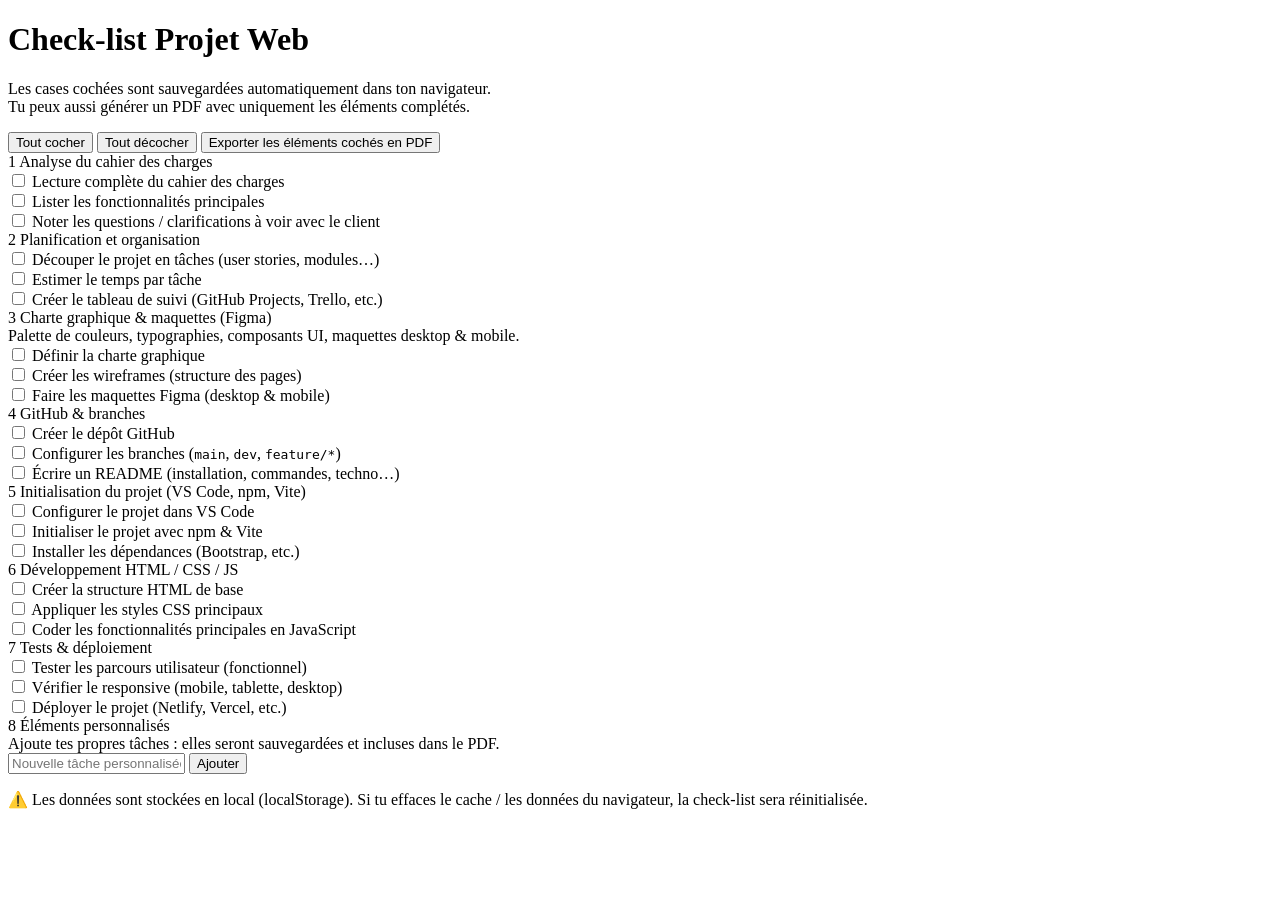
==== commit 0ca5199b: "Updates" ====
--- a/index.html
+++ b/index.html
@@ -1,219 +1,221 @@
-<!DOCTYPE html>
-<html lang="fr">
-<head>
-  <meta charset="UTF-8" />
-  <title>Check-list Projet Web</title>
-  <meta name="viewport" content="width=device-width, initial-scale=1.0" />
-  <link rel="stylesheet" href="src/style.css" />
-  
-</head>
-<body>
-  <div class="app">
-    <h1>Check-list Projet Web</h1>
-    <p class="subtitle">
-      Les cases cochées sont sauvegardées automatiquement dans ton navigateur.<br/>
-      Tu peux aussi générer un PDF avec uniquement les éléments complétés.
-    </p>
-
-    <div class="toolbar">
-      <button id="check-all" class="secondary">Tout cocher</button>
-      <button id="uncheck-all" class="secondary">Tout décocher</button>
-      <button id="export-pdf">Exporter les éléments cochés en PDF</button>
-    </div>
-
-    <div class="card" id="checklist">
-
-      <!-- 1. Cahier des charges -->
-      <div class="section">
-        <div class="section-title">
-          <span class="badge">1</span>
-          <span>Analyse du cahier des charges</span>
-        </div>
-        <div class="tasks">
-          <div class="task">
-            <input type="checkbox" id="cc-lecture" data-label="Lecture complète du cahier des charges">
-            <label for="cc-lecture">Lecture complète du cahier des charges</label>
-          </div>
-          <div class="task">
-            <input type="checkbox" id="cc-fonctionnalites" data-label="Liste des fonctionnalités principales">
-            <label for="cc-fonctionnalites">Lister les fonctionnalités principales</label>
-          </div>
-          <div class="task">
-            <input type="checkbox" id="cc-questions" data-label="Questions / clarifications envoyées au client">
-            <label for="cc-questions">Noter les questions / clarifications à voir avec le client</label>
-          </div>
-        </div>
-      </div>
-
-      <!-- 2. Planification -->
-      <div class="section">
-        <div class="section-title">
-          <span class="badge">2</span>
-          <span>Planification et organisation</span>
-        </div>
-        <div class="tasks">
-          <div class="task">
-            <input type="checkbox" id="plan-decoupage" data-label="Découpage du projet en tâches">
-            <label for="plan-decoupage">Découper le projet en tâches (user stories, modules…)</label>
-          </div>
-          <div class="task">
-            <input type="checkbox" id="plan-estimations" data-label="Estimation du temps par tâche">
-            <label for="plan-estimations">Estimer le temps par tâche</label>
-          </div>
-          <div class="task">
-            <input type="checkbox" id="plan-tableau" data-label="Création du tableau de suivi (GitHub Projects, Trello...)">
-            <label for="plan-tableau">Créer le tableau de suivi (GitHub Projects, Trello, etc.)</label>
-          </div>
-        </div>
-      </div>
-
-      <!-- 3. Design / Figma -->
-      <div class="section">
-        <div class="section-title">
-          <span class="badge">3</span>
-          <span>Charte graphique & maquettes (Figma)</span>
-        </div>
-        <div class="section-subtitle">
-          Palette de couleurs, typographies, composants UI, maquettes desktop & mobile.
-        </div>
-        <div class="tasks">
-          <div class="task">
-            <input type="checkbox" id="design-charte" data-label="Création de la charte graphique">
-            <label for="design-charte">Définir la charte graphique</label>
-          </div>
-          <div class="task">
-            <input type="checkbox" id="design-wireframes" data-label="Wireframes des pages principales">
-            <label for="design-wireframes">Créer les wireframes (structure des pages)</label>
-          </div>
-          <div class="task">
-            <input type="checkbox" id="design-figma" data-label="Maquettes Figma haute fidélité">
-            <label for="design-figma">Faire les maquettes Figma (desktop & mobile)</label>
-          </div>
-        </div>
-      </div>
-
-      <!-- 4. GitHub -->
-      <div class="section">
-        <div class="section-title">
-          <span class="badge">4</span>
-          <span>GitHub & branches</span>
-        </div>
-        <div class="tasks">
-          <div class="task">
-            <input type="checkbox" id="git-repo" data-label="Création du dépôt GitHub">
-            <label for="git-repo">Créer le dépôt GitHub</label>
-          </div>
-          <div class="task">
-            <input type="checkbox" id="git-branches" data-label="Mise en place des branches main/dev/feature">
-            <label for="git-branches">Configurer les branches (<code>main</code>, <code>dev</code>, <code>feature/*</code>)</label>
-          </div>
-          <div class="task">
-            <input type="checkbox" id="git-readme" data-label="Rédaction d'un README clair">
-            <label for="git-readme">Écrire un README (installation, commandes, techno…)</label>
-          </div>
-        </div>
-      </div>
-
-      <!-- 5. Setup projet (Vite, npm, dépendances) -->
-      <div class="section">
-        <div class="section-title">
-          <span class="badge">5</span>
-          <span>Initialisation du projet (VS Code, npm, Vite)</span>
-        </div>
-        <div class="tasks">
-          <div class="task">
-            <input type="checkbox" id="setup-vscode" data-label="Projet ouvert/configuré dans VS Code">
-            <label for="setup-vscode">Configurer le projet dans VS Code</label>
-          </div>
-          <div class="task">
-            <input type="checkbox" id="setup-npm" data-label="Initialisation npm et Vite">
-            <label for="setup-npm">Initialiser le projet avec npm & Vite</label>
-          </div>
-          <div class="task">
-            <input type="checkbox" id="setup-bootstrap" data-label="Installation des dépendances (Bootstrap, etc.)">
-            <label for="setup-bootstrap">Installer les dépendances (Bootstrap, etc.)</label>
-          </div>
-        </div>
-      </div>
-
-      <!-- 6. Dev -->
-      <div class="section">
-        <div class="section-title">
-          <span class="badge">6</span>
-          <span>Développement HTML / CSS / JS</span>
-        </div>
-        <div class="tasks">
-          <div class="task">
-            <input type="checkbox" id="dev-structure" data-label="Structure HTML de base réalisée">
-            <label for="dev-structure">Créer la structure HTML de base</label>
-          </div>
-          <div class="task">
-            <input type="checkbox" id="dev-styles" data-label="Styles CSS principaux appliqués">
-            <label for="dev-styles">Appliquer les styles CSS principaux</label>
-          </div>
-          <div class="task">
-            <input type="checkbox" id="dev-js" data-label="Fonctionnalités principales en JavaScript">
-            <label for="dev-js">Coder les fonctionnalités principales en JavaScript</label>
-          </div>
-        </div>
-      </div>
-
-      <!-- 7. Tests & déploiement -->
-      <div class="section">
-        <div class="section-title">
-          <span class="badge">7</span>
-          <span>Tests & déploiement</span>
-        </div>
-        <div class="tasks">
-          <div class="task">
-            <input type="checkbox" id="test-fonctionnel" data-label="Tests fonctionnels (parcours utilisateur)">
-            <label for="test-fonctionnel">Tester les parcours utilisateur (fonctionnel)</label>
-          </div>
-          <div class="task">
-            <input type="checkbox" id="test-responsive" data-label="Vérification responsive (mobile, tablette, desktop)">
-            <label for="test-responsive">Vérifier le responsive (mobile, tablette, desktop)</label>
-          </div>
-          <div class="task">
-            <input type="checkbox" id="deploy" data-label="Déploiement en ligne (Netlify, Vercel, etc.)">
-            <label for="deploy">Déployer le projet (Netlify, Vercel, etc.)</label>
-          </div>
-        </div>
-      </div>
-
-      <!-- 8. Éléments personnalisés -->
-      <div class="section">
-        <div class="section-title">
-          <span class="badge">8</span>
-          <span>Éléments personnalisés</span>
-        </div>
-        <div class="section-subtitle">
-          Ajoute tes propres tâches : elles seront sauvegardées et incluses dans le PDF.
-        </div>
-        <div class="tasks" id="custom-tasks"></div>
-        <div class="custom-input-row">
-          <input
-            type="text"
-            id="custom-task-input"
-            placeholder="Nouvelle tâche personnalisée..."
-          />
-          <button id="add-custom-task" class="secondary small">Ajouter</button>
-        </div>
-      </div>
-
-    </div>
-
-    <p class="info">
-      ⚠️ Les données sont stockées en local (localStorage). Si tu effaces le cache / les données du navigateur, la check-list sera réinitialisée.
-    </p>
-
-    <!-- Zone invisible (utilisée pour construire le contenu à imprimer) -->
-    <div id="pdf-preview"></div>
-
-    
-  </div>
-
-  <script type="module" src="/src/main.js"></script>
-
-
-</body>
-</html>
+<!DOCTYPE html>
+<html lang="fr">
+<head>
+  <meta charset="UTF-8" />
+  <title>Check-list Projet Web</title>
+  <meta name="viewport" content="width=device-width, initial-scale=1.0" />+
+  
+  <script type="module" crossorigin src="/Checklist/assets/index-DoxzkajS.js"></script>
+  <link rel="stylesheet" crossorigin href="/Checklist/assets/index-JxSASOJf.css">
+</head>
+<body>
+  <div class="app">
+    <h1>Check-list Projet Web</h1>
+    <p class="subtitle">
+      Les cases cochées sont sauvegardées automatiquement dans ton navigateur.<br/>
+      Tu peux aussi générer un PDF avec uniquement les éléments complétés.
+    </p>
+
+    <div class="toolbar">
+      <button id="check-all" class="secondary">Tout cocher</button>
+      <button id="uncheck-all" class="secondary">Tout décocher</button>
+      <button id="export-pdf">Exporter les éléments cochés en PDF</button>
+    </div>
+
+    <div class="card" id="checklist">
+
+      <!-- 1. Cahier des charges -->
+      <div class="section">
+        <div class="section-title">
+          <span class="badge">1</span>
+          <span>Analyse du cahier des charges</span>
+        </div>
+        <div class="tasks">
+          <div class="task">
+            <input type="checkbox" id="cc-lecture" data-label="Lecture complète du cahier des charges">
+            <label for="cc-lecture">Lecture complète du cahier des charges</label>
+          </div>
+          <div class="task">
+            <input type="checkbox" id="cc-fonctionnalites" data-label="Liste des fonctionnalités principales">
+            <label for="cc-fonctionnalites">Lister les fonctionnalités principales</label>
+          </div>
+          <div class="task">
+            <input type="checkbox" id="cc-questions" data-label="Questions / clarifications envoyées au client">
+            <label for="cc-questions">Noter les questions / clarifications à voir avec le client</label>
+          </div>
+        </div>
+      </div>
+
+      <!-- 2. Planification -->
+      <div class="section">
+        <div class="section-title">
+          <span class="badge">2</span>
+          <span>Planification et organisation</span>
+        </div>
+        <div class="tasks">
+          <div class="task">
+            <input type="checkbox" id="plan-decoupage" data-label="Découpage du projet en tâches">
+            <label for="plan-decoupage">Découper le projet en tâches (user stories, modules…)</label>
+          </div>
+          <div class="task">
+            <input type="checkbox" id="plan-estimations" data-label="Estimation du temps par tâche">
+            <label for="plan-estimations">Estimer le temps par tâche</label>
+          </div>
+          <div class="task">
+            <input type="checkbox" id="plan-tableau" data-label="Création du tableau de suivi (GitHub Projects, Trello...)">
+            <label for="plan-tableau">Créer le tableau de suivi (GitHub Projects, Trello, etc.)</label>
+          </div>
+        </div>
+      </div>
+
+      <!-- 3. Design / Figma -->
+      <div class="section">
+        <div class="section-title">
+          <span class="badge">3</span>
+          <span>Charte graphique & maquettes (Figma)</span>
+        </div>
+        <div class="section-subtitle">
+          Palette de couleurs, typographies, composants UI, maquettes desktop & mobile.
+        </div>
+        <div class="tasks">
+          <div class="task">
+            <input type="checkbox" id="design-charte" data-label="Création de la charte graphique">
+            <label for="design-charte">Définir la charte graphique</label>
+          </div>
+          <div class="task">
+            <input type="checkbox" id="design-wireframes" data-label="Wireframes des pages principales">
+            <label for="design-wireframes">Créer les wireframes (structure des pages)</label>
+          </div>
+          <div class="task">
+            <input type="checkbox" id="design-figma" data-label="Maquettes Figma haute fidélité">
+            <label for="design-figma">Faire les maquettes Figma (desktop & mobile)</label>
+          </div>
+        </div>
+      </div>
+
+      <!-- 4. GitHub -->
+      <div class="section">
+        <div class="section-title">
+          <span class="badge">4</span>
+          <span>GitHub & branches</span>
+        </div>
+        <div class="tasks">
+          <div class="task">
+            <input type="checkbox" id="git-repo" data-label="Création du dépôt GitHub">
+            <label for="git-repo">Créer le dépôt GitHub</label>
+          </div>
+          <div class="task">
+            <input type="checkbox" id="git-branches" data-label="Mise en place des branches main/dev/feature">
+            <label for="git-branches">Configurer les branches (<code>main</code>, <code>dev</code>, <code>feature/*</code>)</label>
+          </div>
+          <div class="task">
+            <input type="checkbox" id="git-readme" data-label="Rédaction d'un README clair">
+            <label for="git-readme">Écrire un README (installation, commandes, techno…)</label>
+          </div>
+        </div>
+      </div>
+
+      <!-- 5. Setup projet (Vite, npm, dépendances) -->
+      <div class="section">
+        <div class="section-title">
+          <span class="badge">5</span>
+          <span>Initialisation du projet (VS Code, npm, Vite)</span>
+        </div>
+        <div class="tasks">
+          <div class="task">
+            <input type="checkbox" id="setup-vscode" data-label="Projet ouvert/configuré dans VS Code">
+            <label for="setup-vscode">Configurer le projet dans VS Code</label>
+          </div>
+          <div class="task">
+            <input type="checkbox" id="setup-npm" data-label="Initialisation npm et Vite">
+            <label for="setup-npm">Initialiser le projet avec npm & Vite</label>
+          </div>
+          <div class="task">
+            <input type="checkbox" id="setup-bootstrap" data-label="Installation des dépendances (Bootstrap, etc.)">
+            <label for="setup-bootstrap">Installer les dépendances (Bootstrap, etc.)</label>
+          </div>
+        </div>
+      </div>
+
+      <!-- 6. Dev -->
+      <div class="section">
+        <div class="section-title">
+          <span class="badge">6</span>
+          <span>Développement HTML / CSS / JS</span>
+        </div>
+        <div class="tasks">
+          <div class="task">
+            <input type="checkbox" id="dev-structure" data-label="Structure HTML de base réalisée">
+            <label for="dev-structure">Créer la structure HTML de base</label>
+          </div>
+          <div class="task">
+            <input type="checkbox" id="dev-styles" data-label="Styles CSS principaux appliqués">
+            <label for="dev-styles">Appliquer les styles CSS principaux</label>
+          </div>
+          <div class="task">
+            <input type="checkbox" id="dev-js" data-label="Fonctionnalités principales en JavaScript">
+            <label for="dev-js">Coder les fonctionnalités principales en JavaScript</label>
+          </div>
+        </div>
+      </div>
+
+      <!-- 7. Tests & déploiement -->
+      <div class="section">
+        <div class="section-title">
+          <span class="badge">7</span>
+          <span>Tests & déploiement</span>
+        </div>
+        <div class="tasks">
+          <div class="task">
+            <input type="checkbox" id="test-fonctionnel" data-label="Tests fonctionnels (parcours utilisateur)">
+            <label for="test-fonctionnel">Tester les parcours utilisateur (fonctionnel)</label>
+          </div>
+          <div class="task">
+            <input type="checkbox" id="test-responsive" data-label="Vérification responsive (mobile, tablette, desktop)">
+            <label for="test-responsive">Vérifier le responsive (mobile, tablette, desktop)</label>
+          </div>
+          <div class="task">
+            <input type="checkbox" id="deploy" data-label="Déploiement en ligne (Netlify, Vercel, etc.)">
+            <label for="deploy">Déployer le projet (Netlify, Vercel, etc.)</label>
+          </div>
+        </div>
+      </div>
+
+      <!-- 8. Éléments personnalisés -->
+      <div class="section">
+        <div class="section-title">
+          <span class="badge">8</span>
+          <span>Éléments personnalisés</span>
+        </div>
+        <div class="section-subtitle">
+          Ajoute tes propres tâches : elles seront sauvegardées et incluses dans le PDF.
+        </div>
+        <div class="tasks" id="custom-tasks"></div>
+        <div class="custom-input-row">
+          <input
+            type="text"
+            id="custom-task-input"
+            placeholder="Nouvelle tâche personnalisée..."
+          />
+          <button id="add-custom-task" class="secondary small">Ajouter</button>
+        </div>
+      </div>
+
+    </div>
+
+    <p class="info">
+      ⚠️ Les données sont stockées en local (localStorage). Si tu effaces le cache / les données du navigateur, la check-list sera réinitialisée.
+    </p>
+
+    <!-- Zone invisible (utilisée pour construire le contenu à imprimer) -->
+    <div id="pdf-preview"></div>
+
+    
+  </div>
++
+
+
+</body>
+</html>
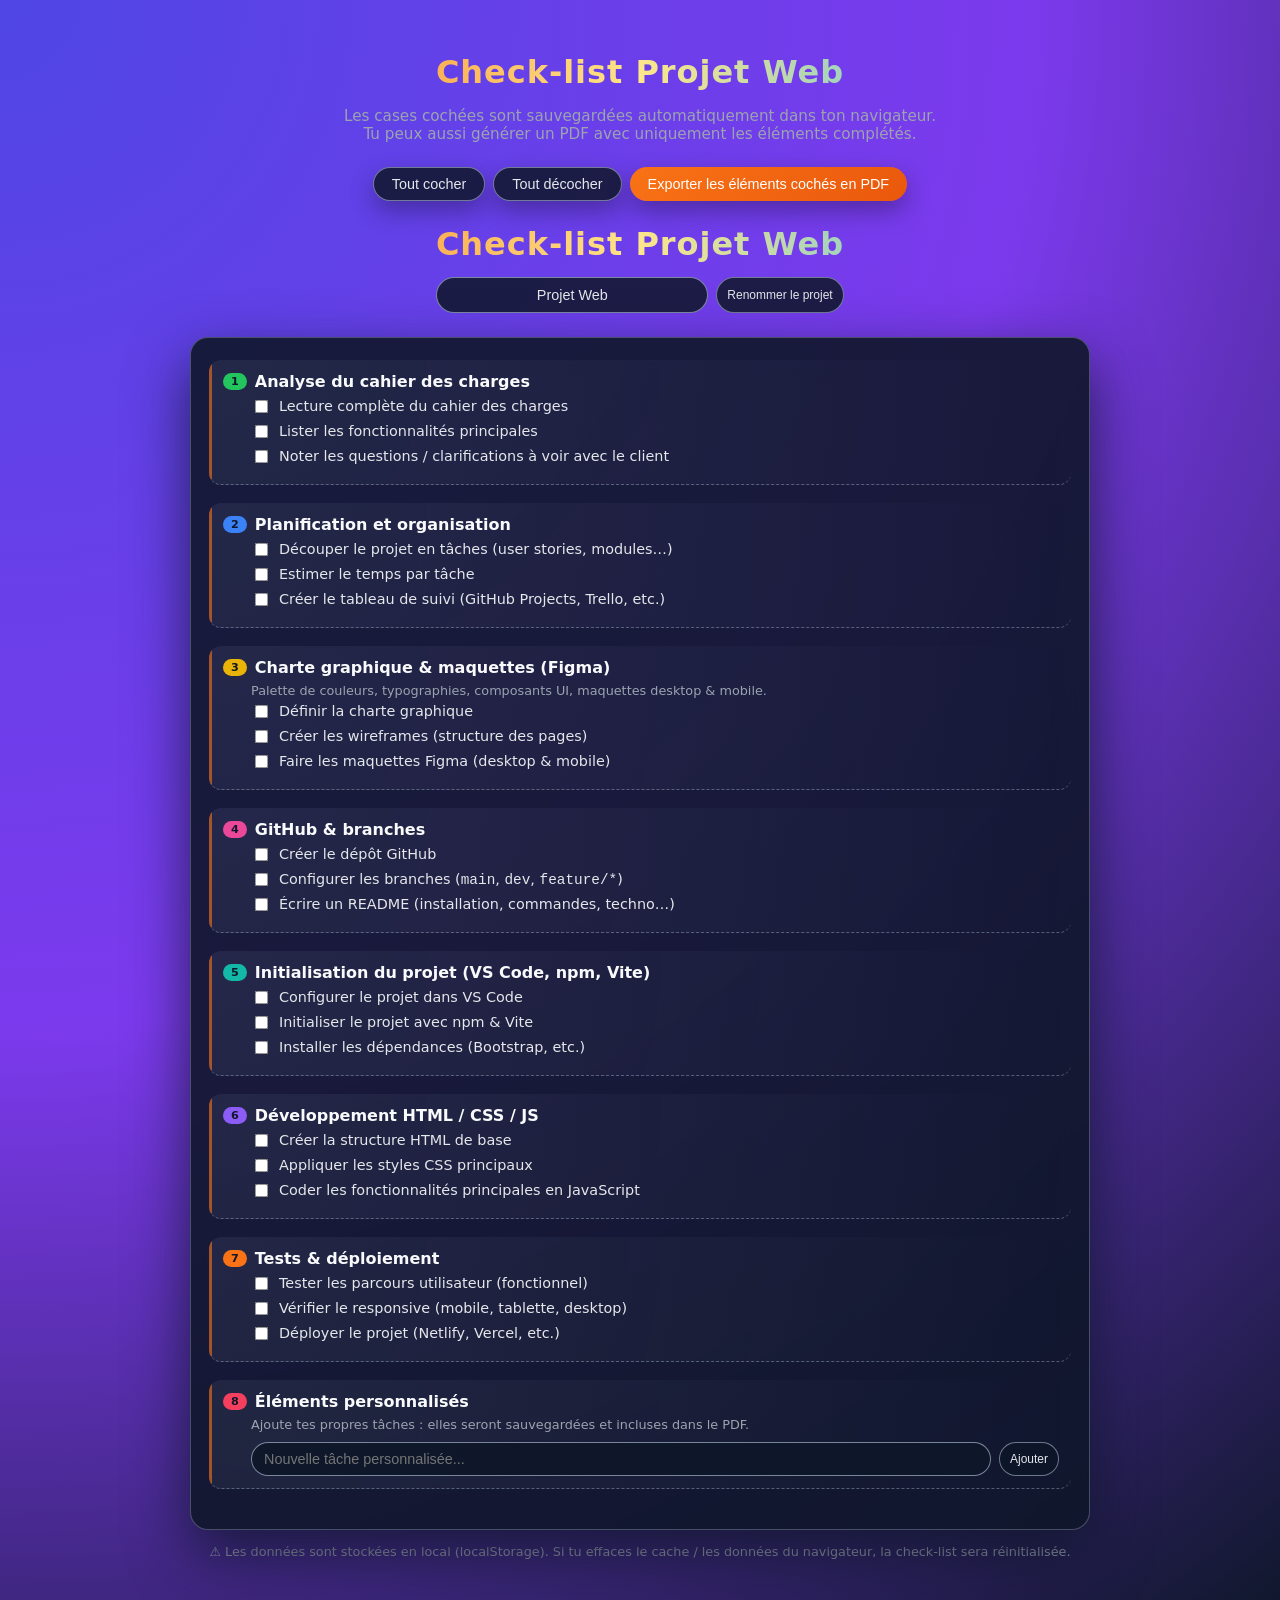
==== commit c1b64c9e: "2" ====
--- a/index.html
+++ b/index.html
@@ -1,221 +1,233 @@
-<!DOCTYPE html>
-<html lang="fr">
-<head>
-  <meta charset="UTF-8" />
-  <title>Check-list Projet Web</title>
-  <meta name="viewport" content="width=device-width, initial-scale=1.0" />-
-  
-  <script type="module" crossorigin src="/Checklist/assets/index-DoxzkajS.js"></script>
-  <link rel="stylesheet" crossorigin href="/Checklist/assets/index-JxSASOJf.css">
-</head>
-<body>
-  <div class="app">
-    <h1>Check-list Projet Web</h1>
-    <p class="subtitle">
-      Les cases cochées sont sauvegardées automatiquement dans ton navigateur.<br/>
-      Tu peux aussi générer un PDF avec uniquement les éléments complétés.
-    </p>
-
-    <div class="toolbar">
-      <button id="check-all" class="secondary">Tout cocher</button>
-      <button id="uncheck-all" class="secondary">Tout décocher</button>
-      <button id="export-pdf">Exporter les éléments cochés en PDF</button>
-    </div>
-
-    <div class="card" id="checklist">
-
-      <!-- 1. Cahier des charges -->
-      <div class="section">
-        <div class="section-title">
-          <span class="badge">1</span>
-          <span>Analyse du cahier des charges</span>
-        </div>
-        <div class="tasks">
-          <div class="task">
-            <input type="checkbox" id="cc-lecture" data-label="Lecture complète du cahier des charges">
-            <label for="cc-lecture">Lecture complète du cahier des charges</label>
-          </div>
-          <div class="task">
-            <input type="checkbox" id="cc-fonctionnalites" data-label="Liste des fonctionnalités principales">
-            <label for="cc-fonctionnalites">Lister les fonctionnalités principales</label>
-          </div>
-          <div class="task">
-            <input type="checkbox" id="cc-questions" data-label="Questions / clarifications envoyées au client">
-            <label for="cc-questions">Noter les questions / clarifications à voir avec le client</label>
-          </div>
-        </div>
-      </div>
-
-      <!-- 2. Planification -->
-      <div class="section">
-        <div class="section-title">
-          <span class="badge">2</span>
-          <span>Planification et organisation</span>
-        </div>
-        <div class="tasks">
-          <div class="task">
-            <input type="checkbox" id="plan-decoupage" data-label="Découpage du projet en tâches">
-            <label for="plan-decoupage">Découper le projet en tâches (user stories, modules…)</label>
-          </div>
-          <div class="task">
-            <input type="checkbox" id="plan-estimations" data-label="Estimation du temps par tâche">
-            <label for="plan-estimations">Estimer le temps par tâche</label>
-          </div>
-          <div class="task">
-            <input type="checkbox" id="plan-tableau" data-label="Création du tableau de suivi (GitHub Projects, Trello...)">
-            <label for="plan-tableau">Créer le tableau de suivi (GitHub Projects, Trello, etc.)</label>
-          </div>
-        </div>
-      </div>
-
-      <!-- 3. Design / Figma -->
-      <div class="section">
-        <div class="section-title">
-          <span class="badge">3</span>
-          <span>Charte graphique & maquettes (Figma)</span>
-        </div>
-        <div class="section-subtitle">
-          Palette de couleurs, typographies, composants UI, maquettes desktop & mobile.
-        </div>
-        <div class="tasks">
-          <div class="task">
-            <input type="checkbox" id="design-charte" data-label="Création de la charte graphique">
-            <label for="design-charte">Définir la charte graphique</label>
-          </div>
-          <div class="task">
-            <input type="checkbox" id="design-wireframes" data-label="Wireframes des pages principales">
-            <label for="design-wireframes">Créer les wireframes (structure des pages)</label>
-          </div>
-          <div class="task">
-            <input type="checkbox" id="design-figma" data-label="Maquettes Figma haute fidélité">
-            <label for="design-figma">Faire les maquettes Figma (desktop & mobile)</label>
-          </div>
-        </div>
-      </div>
-
-      <!-- 4. GitHub -->
-      <div class="section">
-        <div class="section-title">
-          <span class="badge">4</span>
-          <span>GitHub & branches</span>
-        </div>
-        <div class="tasks">
-          <div class="task">
-            <input type="checkbox" id="git-repo" data-label="Création du dépôt GitHub">
-            <label for="git-repo">Créer le dépôt GitHub</label>
-          </div>
-          <div class="task">
-            <input type="checkbox" id="git-branches" data-label="Mise en place des branches main/dev/feature">
-            <label for="git-branches">Configurer les branches (<code>main</code>, <code>dev</code>, <code>feature/*</code>)</label>
-          </div>
-          <div class="task">
-            <input type="checkbox" id="git-readme" data-label="Rédaction d'un README clair">
-            <label for="git-readme">Écrire un README (installation, commandes, techno…)</label>
-          </div>
-        </div>
-      </div>
-
-      <!-- 5. Setup projet (Vite, npm, dépendances) -->
-      <div class="section">
-        <div class="section-title">
-          <span class="badge">5</span>
-          <span>Initialisation du projet (VS Code, npm, Vite)</span>
-        </div>
-        <div class="tasks">
-          <div class="task">
-            <input type="checkbox" id="setup-vscode" data-label="Projet ouvert/configuré dans VS Code">
-            <label for="setup-vscode">Configurer le projet dans VS Code</label>
-          </div>
-          <div class="task">
-            <input type="checkbox" id="setup-npm" data-label="Initialisation npm et Vite">
-            <label for="setup-npm">Initialiser le projet avec npm & Vite</label>
-          </div>
-          <div class="task">
-            <input type="checkbox" id="setup-bootstrap" data-label="Installation des dépendances (Bootstrap, etc.)">
-            <label for="setup-bootstrap">Installer les dépendances (Bootstrap, etc.)</label>
-          </div>
-        </div>
-      </div>
-
-      <!-- 6. Dev -->
-      <div class="section">
-        <div class="section-title">
-          <span class="badge">6</span>
-          <span>Développement HTML / CSS / JS</span>
-        </div>
-        <div class="tasks">
-          <div class="task">
-            <input type="checkbox" id="dev-structure" data-label="Structure HTML de base réalisée">
-            <label for="dev-structure">Créer la structure HTML de base</label>
-          </div>
-          <div class="task">
-            <input type="checkbox" id="dev-styles" data-label="Styles CSS principaux appliqués">
-            <label for="dev-styles">Appliquer les styles CSS principaux</label>
-          </div>
-          <div class="task">
-            <input type="checkbox" id="dev-js" data-label="Fonctionnalités principales en JavaScript">
-            <label for="dev-js">Coder les fonctionnalités principales en JavaScript</label>
-          </div>
-        </div>
-      </div>
-
-      <!-- 7. Tests & déploiement -->
-      <div class="section">
-        <div class="section-title">
-          <span class="badge">7</span>
-          <span>Tests & déploiement</span>
-        </div>
-        <div class="tasks">
-          <div class="task">
-            <input type="checkbox" id="test-fonctionnel" data-label="Tests fonctionnels (parcours utilisateur)">
-            <label for="test-fonctionnel">Tester les parcours utilisateur (fonctionnel)</label>
-          </div>
-          <div class="task">
-            <input type="checkbox" id="test-responsive" data-label="Vérification responsive (mobile, tablette, desktop)">
-            <label for="test-responsive">Vérifier le responsive (mobile, tablette, desktop)</label>
-          </div>
-          <div class="task">
-            <input type="checkbox" id="deploy" data-label="Déploiement en ligne (Netlify, Vercel, etc.)">
-            <label for="deploy">Déployer le projet (Netlify, Vercel, etc.)</label>
-          </div>
-        </div>
-      </div>
-
-      <!-- 8. Éléments personnalisés -->
-      <div class="section">
-        <div class="section-title">
-          <span class="badge">8</span>
-          <span>Éléments personnalisés</span>
-        </div>
-        <div class="section-subtitle">
-          Ajoute tes propres tâches : elles seront sauvegardées et incluses dans le PDF.
-        </div>
-        <div class="tasks" id="custom-tasks"></div>
-        <div class="custom-input-row">
-          <input
-            type="text"
-            id="custom-task-input"
-            placeholder="Nouvelle tâche personnalisée..."
-          />
-          <button id="add-custom-task" class="secondary small">Ajouter</button>
-        </div>
-      </div>
-
-    </div>
-
-    <p class="info">
-      ⚠️ Les données sont stockées en local (localStorage). Si tu effaces le cache / les données du navigateur, la check-list sera réinitialisée.
-    </p>
-
-    <!-- Zone invisible (utilisée pour construire le contenu à imprimer) -->
-    <div id="pdf-preview"></div>
-
-    
-  </div>
--
-
-
-</body>
-</html>
+<!DOCTYPE html>
+<html lang="fr">
+<head>
+  <meta charset="UTF-8" />
+  <title>Check-list Projet Web</title>
+  <meta name="viewport" content="width=device-width, initial-scale=1.0" />
+  <link rel="stylesheet" href="src/style.css" />
+  
+</head>
+<body>
+  <div class="app">
+    <h1>Check-list Projet Web</h1>
+    <p class="subtitle">
+      Les cases cochées sont sauvegardées automatiquement dans ton navigateur.<br/>
+      Tu peux aussi générer un PDF avec uniquement les éléments complétés.
+    </p>
+
+    <div class="toolbar">
+      <button id="check-all" class="secondary">Tout cocher</button>
+      <button id="uncheck-all" class="secondary">Tout décocher</button>
+      <button id="export-pdf">Exporter les éléments cochés en PDF</button>
+    </div>
+
+    <h1 id="project-title-display">Check-list Projet Web</h1>
+
+    <div class="project-name-row">
+  <input
+    type="text"
+    id="project-name-input"
+    placeholder="Nom du projet..."
+  />
+  <button id="save-project-name" class="secondary small">
+    Renommer le projet
+  </button>
+</div>
+
+
+    <div class="card" id="checklist">
+
+      <!-- 1. Cahier des charges -->
+      <div class="section">
+        <div class="section-title">
+          <span class="badge">1</span>
+          <span>Analyse du cahier des charges</span>
+        </div>
+        <div class="tasks">
+          <div class="task">
+            <input type="checkbox" id="cc-lecture" data-label="Lecture complète du cahier des charges">
+            <label for="cc-lecture">Lecture complète du cahier des charges</label>
+          </div>
+          <div class="task">
+            <input type="checkbox" id="cc-fonctionnalites" data-label="Liste des fonctionnalités principales">
+            <label for="cc-fonctionnalites">Lister les fonctionnalités principales</label>
+          </div>
+          <div class="task">
+            <input type="checkbox" id="cc-questions" data-label="Questions / clarifications envoyées au client">
+            <label for="cc-questions">Noter les questions / clarifications à voir avec le client</label>
+          </div>
+        </div>
+      </div>
+
+      <!-- 2. Planification -->
+      <div class="section">
+        <div class="section-title">
+          <span class="badge">2</span>
+          <span>Planification et organisation</span>
+        </div>
+        <div class="tasks">
+          <div class="task">
+            <input type="checkbox" id="plan-decoupage" data-label="Découpage du projet en tâches">
+            <label for="plan-decoupage">Découper le projet en tâches (user stories, modules…)</label>
+          </div>
+          <div class="task">
+            <input type="checkbox" id="plan-estimations" data-label="Estimation du temps par tâche">
+            <label for="plan-estimations">Estimer le temps par tâche</label>
+          </div>
+          <div class="task">
+            <input type="checkbox" id="plan-tableau" data-label="Création du tableau de suivi (GitHub Projects, Trello...)">
+            <label for="plan-tableau">Créer le tableau de suivi (GitHub Projects, Trello, etc.)</label>
+          </div>
+        </div>
+      </div>
+
+      <!-- 3. Design / Figma -->
+      <div class="section">
+        <div class="section-title">
+          <span class="badge">3</span>
+          <span>Charte graphique & maquettes (Figma)</span>
+        </div>
+        <div class="section-subtitle">
+          Palette de couleurs, typographies, composants UI, maquettes desktop & mobile.
+        </div>
+        <div class="tasks">
+          <div class="task">
+            <input type="checkbox" id="design-charte" data-label="Création de la charte graphique">
+            <label for="design-charte">Définir la charte graphique</label>
+          </div>
+          <div class="task">
+            <input type="checkbox" id="design-wireframes" data-label="Wireframes des pages principales">
+            <label for="design-wireframes">Créer les wireframes (structure des pages)</label>
+          </div>
+          <div class="task">
+            <input type="checkbox" id="design-figma" data-label="Maquettes Figma haute fidélité">
+            <label for="design-figma">Faire les maquettes Figma (desktop & mobile)</label>
+          </div>
+        </div>
+      </div>
+
+      <!-- 4. GitHub -->
+      <div class="section">
+        <div class="section-title">
+          <span class="badge">4</span>
+          <span>GitHub & branches</span>
+        </div>
+        <div class="tasks">
+          <div class="task">
+            <input type="checkbox" id="git-repo" data-label="Création du dépôt GitHub">
+            <label for="git-repo">Créer le dépôt GitHub</label>
+          </div>
+          <div class="task">
+            <input type="checkbox" id="git-branches" data-label="Mise en place des branches main/dev/feature">
+            <label for="git-branches">Configurer les branches (<code>main</code>, <code>dev</code>, <code>feature/*</code>)</label>
+          </div>
+          <div class="task">
+            <input type="checkbox" id="git-readme" data-label="Rédaction d'un README clair">
+            <label for="git-readme">Écrire un README (installation, commandes, techno…)</label>
+          </div>
+        </div>
+      </div>
+
+      <!-- 5. Setup projet (Vite, npm, dépendances) -->
+      <div class="section">
+        <div class="section-title">
+          <span class="badge">5</span>
+          <span>Initialisation du projet (VS Code, npm, Vite)</span>
+        </div>
+        <div class="tasks">
+          <div class="task">
+            <input type="checkbox" id="setup-vscode" data-label="Projet ouvert/configuré dans VS Code">
+            <label for="setup-vscode">Configurer le projet dans VS Code</label>
+          </div>
+          <div class="task">
+            <input type="checkbox" id="setup-npm" data-label="Initialisation npm et Vite">
+            <label for="setup-npm">Initialiser le projet avec npm & Vite</label>
+          </div>
+          <div class="task">
+            <input type="checkbox" id="setup-bootstrap" data-label="Installation des dépendances (Bootstrap, etc.)">
+            <label for="setup-bootstrap">Installer les dépendances (Bootstrap, etc.)</label>
+          </div>
+        </div>
+      </div>
+
+      <!-- 6. Dev -->
+      <div class="section">
+        <div class="section-title">
+          <span class="badge">6</span>
+          <span>Développement HTML / CSS / JS</span>
+        </div>
+        <div class="tasks">
+          <div class="task">
+            <input type="checkbox" id="dev-structure" data-label="Structure HTML de base réalisée">
+            <label for="dev-structure">Créer la structure HTML de base</label>
+          </div>
+          <div class="task">
+            <input type="checkbox" id="dev-styles" data-label="Styles CSS principaux appliqués">
+            <label for="dev-styles">Appliquer les styles CSS principaux</label>
+          </div>
+          <div class="task">
+            <input type="checkbox" id="dev-js" data-label="Fonctionnalités principales en JavaScript">
+            <label for="dev-js">Coder les fonctionnalités principales en JavaScript</label>
+          </div>
+        </div>
+      </div>
+
+      <!-- 7. Tests & déploiement -->
+      <div class="section">
+        <div class="section-title">
+          <span class="badge">7</span>
+          <span>Tests & déploiement</span>
+        </div>
+        <div class="tasks">
+          <div class="task">
+            <input type="checkbox" id="test-fonctionnel" data-label="Tests fonctionnels (parcours utilisateur)">
+            <label for="test-fonctionnel">Tester les parcours utilisateur (fonctionnel)</label>
+          </div>
+          <div class="task">
+            <input type="checkbox" id="test-responsive" data-label="Vérification responsive (mobile, tablette, desktop)">
+            <label for="test-responsive">Vérifier le responsive (mobile, tablette, desktop)</label>
+          </div>
+          <div class="task">
+            <input type="checkbox" id="deploy" data-label="Déploiement en ligne (Netlify, Vercel, etc.)">
+            <label for="deploy">Déployer le projet (Netlify, Vercel, etc.)</label>
+          </div>
+        </div>
+      </div>
+
+      <!-- 8. Éléments personnalisés -->
+      <div class="section">
+        <div class="section-title">
+          <span class="badge">8</span>
+          <span>Éléments personnalisés</span>
+        </div>
+        <div class="section-subtitle">
+          Ajoute tes propres tâches : elles seront sauvegardées et incluses dans le PDF.
+        </div>
+        <div class="tasks" id="custom-tasks"></div>
+        <div class="custom-input-row">
+          <input
+            type="text"
+            id="custom-task-input"
+            placeholder="Nouvelle tâche personnalisée..."
+          />
+          <button id="add-custom-task" class="secondary small">Ajouter</button>
+        </div>
+      </div>
+
+    </div>
+
+    <p class="info">
+      ⚠️ Les données sont stockées en local (localStorage). Si tu effaces le cache / les données du navigateur, la check-list sera réinitialisée.
+    </p>
+
+    <!-- Zone invisible (utilisée pour construire le contenu à imprimer) -->
+    <div id="pdf-preview"></div>
+
+    
+  </div>
+
+  <script type="module" src="/src/main.js"></script>
+
+
+</body>
+</html>
--- a/src/style.css
+++ b/src/style.css
@@ -0,0 +1,276 @@
+:root {
+  --bg-gradient: radial-gradient(circle at top left, #4f46e5, #7c3aed, #0f172a);
+  --card-bg: rgba(15, 23, 42, 0.9);
+  --text-main: #f9fafb;
+  --text-muted: #9ca3af;
+  --accent: #f97316;
+  --accent-soft: rgba(249, 115, 22, 0.1);
+  --badge-1: #22c55e;
+  --badge-2: #3b82f6;
+  --badge-3: #eab308;
+  --badge-4: #ec4899;
+  --badge-5: #14b8a6;
+  --badge-6: #8b5cf6;
+  --badge-7: #f97316;
+  --badge-8: #f43f5e;
+
+  font-family: system-ui, -apple-system, BlinkMacSystemFont, "Segoe UI", sans-serif;
+  background: var(--bg-gradient);
+  color: var(--text-main);
+}
+
+/* Layout global */
+body {
+  margin: 0;
+  padding: 0;
+  min-height: 100vh;
+  display: flex;
+  justify-content: center;
+  align-items: flex-start;
+}
+
+.app {
+  max-width: 900px;
+  width: 100%;
+  padding: 32px 16px 48px;
+}
+
+/* TITRE */
+h1 {
+  text-align: center;
+  margin-bottom: 8px;
+  font-size: 2rem;
+  letter-spacing: 0.03em;
+  background: linear-gradient(to right, #f97316, #fde68a, #38bdf8);
+  -webkit-background-clip: text;
+  color: transparent;
+}
+
+.subtitle {
+  text-align: center;
+  font-size: 0.95rem;
+  color: var(--text-muted);
+  margin-bottom: 24px;
+}
+
+/* 🔤 ZONE POUR CHANGER LE NOM DU PROJET */
+.project-name-row {
+  display: flex;
+  justify-content: center;
+  flex-wrap: wrap;
+  gap: 8px;
+  margin: 14px 0 24px;
+}
+
+.project-name-row input[type="text"] {
+  min-width: 240px;
+  max-width: 340px;
+  border-radius: 999px;
+  border: 1px solid rgba(148, 163, 184, 0.8);
+  background: rgba(15, 23, 42, 0.85);
+  padding: 9px 15px;
+  font-size: 0.9rem;
+  outline: none;
+  color: #e5e7eb;
+  text-align: center;
+  transition: 0.25s ease;
+}
+
+.project-name-row input[type="text"]::placeholder {
+  color: rgba(148, 163, 184, 0.9);
+}
+
+.project-name-row input[type="text"]:focus {
+  border-color: #f97316;
+  box-shadow: 0 0 0 2px rgba(249, 115, 22, 0.35);
+}
+
+/* Toolbar boutons */
+.toolbar {
+  display: flex;
+  flex-wrap: wrap;
+  gap: 8px;
+  justify-content: center;
+  margin-bottom: 24px;
+}
+
+button {
+  border: none;
+  border-radius: 999px;
+  padding: 8px 18px;
+  font-size: 0.9rem;
+  cursor: pointer;
+  background: linear-gradient(135deg, #f97316, #ea580c);
+  color: white;
+  transition: 0.15s ease;
+  box-shadow: 0 10px 25px rgba(0, 0, 0, 0.3);
+}
+
+button.secondary {
+  background: rgba(15, 23, 42, 0.85);
+  color: #e5e7eb;
+  border: 1px solid rgba(148, 163, 184, 0.7);
+}
+
+button.small {
+  padding: 4px 10px;
+  font-size: 0.75rem;
+  box-shadow: none;
+}
+
+button:hover {
+  transform: translateY(-1px) scale(1.02);
+  box-shadow: 0 14px 30px rgba(0, 0, 0, 0.35);
+  filter: brightness(1.05);
+}
+
+button:active {
+  transform: translateY(0) scale(0.97);
+}
+
+/* Carte principale */
+.card {
+  background: var(--card-bg);
+  border-radius: 18px;
+  padding: 22px 18px;
+  box-shadow: 0 24px 60px rgba(15, 23, 42, 0.8);
+  border: 1px solid rgba(148, 163, 184, 0.4);
+  backdrop-filter: blur(18px);
+}
+
+/* Sections */
+.section {
+  margin-bottom: 18px;
+  padding: 12px 12px 12px 14px;
+  border-bottom: 1px dashed rgba(148, 163, 184, 0.5);
+  border-radius: 12px;
+  background: radial-gradient(circle at top left, rgba(148, 163, 184, 0.1), transparent);
+  position: relative;
+  overflow: hidden;
+}
+
+.section::before {
+  content: "";
+  position: absolute;
+  inset: 0;
+  border-left: 3px solid rgba(249, 115, 22, 0.6);
+  pointer-events: none;
+}
+
+.section-title {
+  font-weight: 600;
+  margin-bottom: 6px;
+  display: flex;
+  align-items: center;
+  gap: 8px;
+}
+
+.section-subtitle {
+  font-size: 0.8rem;
+  color: var(--text-muted);
+  margin-left: 28px;
+  margin-bottom: 4px;
+}
+
+/* Liste & tâches */
+.tasks {
+  margin-left: 28px;
+  margin-top: 4px;
+}
+
+.task {
+  display: flex;
+  align-items: center;
+  gap: 8px;
+  margin-bottom: 6px;
+  font-size: 0.9rem;
+  color: #e5e7eb;
+}
+
+.task input[type="checkbox"] {
+  margin-top: 3px;
+  transform: scale(1.05);
+  cursor: pointer;
+  accent-color: #f97316;
+}
+
+.task button.delete-task {
+  margin-left: auto;
+}
+
+/* Pastilles colorées */
+.badge {
+  padding: 2px 8px;
+  border-radius: 999px;
+  font-size: 0.7rem;
+  color: #0f172a;
+  background: #e5e7eb;
+}
+
+/* Couleurs par section */
+.section:nth-of-type(1) .badge { background: var(--badge-1); }
+.section:nth-of-type(2) .badge { background: var(--badge-2); }
+.section:nth-of-type(3) .badge { background: var(--badge-3); }
+.section:nth-of-type(4) .badge { background: var(--badge-4); }
+.section:nth-of-type(5) .badge { background: var(--badge-5); }
+.section:nth-of-type(6) .badge { background: var(--badge-6); }
+.section:nth-of-type(7) .badge { background: var(--badge-7); }
+.section:nth-of-type(8) .badge { background: var(--badge-8); }
+
+/* Texte bas de page */
+.info {
+  font-size: 0.8rem;
+  color: var(--text-muted);
+  margin-top: 14px;
+  text-align: center;
+}
+
+/* Zone des tâches perso */
+.custom-input-row {
+  display: flex;
+  flex-wrap: wrap;
+  gap: 8px;
+  margin: 10px 0 0 28px;
+}
+
+.custom-input-row input[type="text"] {
+  flex: 1;
+  min-width: 0;
+  border-radius: 999px;
+  border: 1px solid rgba(148, 163, 184, 0.8);
+  background: rgba(15, 23, 42, 0.9);
+  padding: 8px 12px;
+  font-size: 0.9rem;
+  outline: none;
+  color: #e5e7eb;
+}
+
+.custom-input-row input[type="text"]:focus {
+  border-color: #f97316;
+  box-shadow: 0 0 0 1px rgba(249, 115, 22, 0.6);
+}
+
+/* Impression */
+@media print {
+  .toolbar,
+  .info,
+  .project-name-row {
+    display: none !important;
+  }
+
+  body {
+    background: white;
+  }
+
+  .app {
+    max-width: 100%;
+    padding: 0;
+  }
+
+  .card {
+    box-shadow: none;
+    border: none;
+    background: white;
+    color: #111827;
+  }
+}
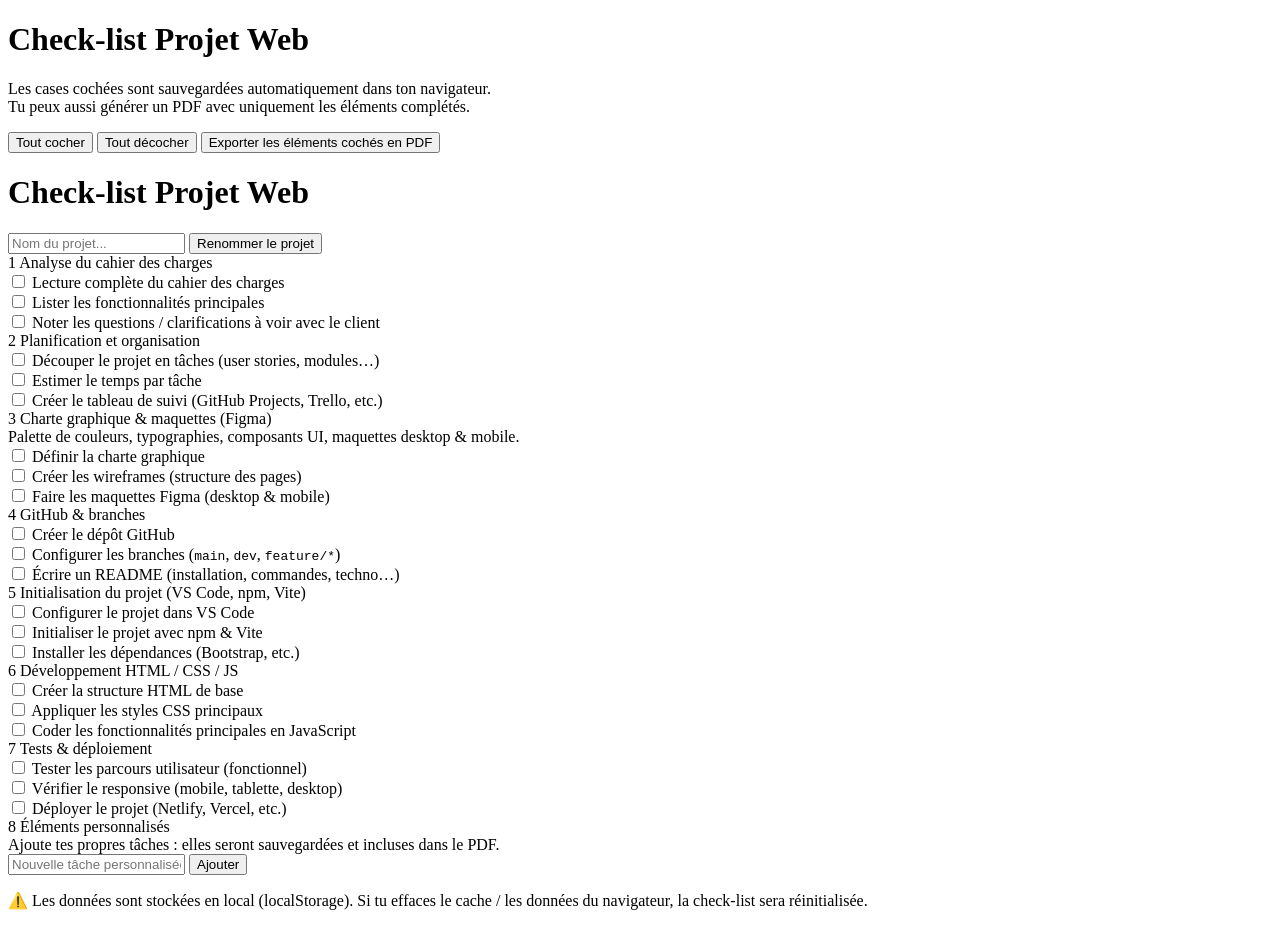
==== commit d03d6231: "Updates" ====
--- a/index.html
+++ b/index.html
@@ -1,233 +1,235 @@
-<!DOCTYPE html>
-<html lang="fr">
-<head>
-  <meta charset="UTF-8" />
-  <title>Check-list Projet Web</title>
-  <meta name="viewport" content="width=device-width, initial-scale=1.0" />
-  <link rel="stylesheet" href="src/style.css" />
-  
-</head>
-<body>
-  <div class="app">
-    <h1>Check-list Projet Web</h1>
-    <p class="subtitle">
-      Les cases cochées sont sauvegardées automatiquement dans ton navigateur.<br/>
-      Tu peux aussi générer un PDF avec uniquement les éléments complétés.
-    </p>
-
-    <div class="toolbar">
-      <button id="check-all" class="secondary">Tout cocher</button>
-      <button id="uncheck-all" class="secondary">Tout décocher</button>
-      <button id="export-pdf">Exporter les éléments cochés en PDF</button>
-    </div>
-
-    <h1 id="project-title-display">Check-list Projet Web</h1>
-
-    <div class="project-name-row">
-  <input
-    type="text"
-    id="project-name-input"
-    placeholder="Nom du projet..."
-  />
-  <button id="save-project-name" class="secondary small">
-    Renommer le projet
-  </button>
-</div>
-
-
-    <div class="card" id="checklist">
-
-      <!-- 1. Cahier des charges -->
-      <div class="section">
-        <div class="section-title">
-          <span class="badge">1</span>
-          <span>Analyse du cahier des charges</span>
-        </div>
-        <div class="tasks">
-          <div class="task">
-            <input type="checkbox" id="cc-lecture" data-label="Lecture complète du cahier des charges">
-            <label for="cc-lecture">Lecture complète du cahier des charges</label>
-          </div>
-          <div class="task">
-            <input type="checkbox" id="cc-fonctionnalites" data-label="Liste des fonctionnalités principales">
-            <label for="cc-fonctionnalites">Lister les fonctionnalités principales</label>
-          </div>
-          <div class="task">
-            <input type="checkbox" id="cc-questions" data-label="Questions / clarifications envoyées au client">
-            <label for="cc-questions">Noter les questions / clarifications à voir avec le client</label>
-          </div>
-        </div>
-      </div>
-
-      <!-- 2. Planification -->
-      <div class="section">
-        <div class="section-title">
-          <span class="badge">2</span>
-          <span>Planification et organisation</span>
-        </div>
-        <div class="tasks">
-          <div class="task">
-            <input type="checkbox" id="plan-decoupage" data-label="Découpage du projet en tâches">
-            <label for="plan-decoupage">Découper le projet en tâches (user stories, modules…)</label>
-          </div>
-          <div class="task">
-            <input type="checkbox" id="plan-estimations" data-label="Estimation du temps par tâche">
-            <label for="plan-estimations">Estimer le temps par tâche</label>
-          </div>
-          <div class="task">
-            <input type="checkbox" id="plan-tableau" data-label="Création du tableau de suivi (GitHub Projects, Trello...)">
-            <label for="plan-tableau">Créer le tableau de suivi (GitHub Projects, Trello, etc.)</label>
-          </div>
-        </div>
-      </div>
-
-      <!-- 3. Design / Figma -->
-      <div class="section">
-        <div class="section-title">
-          <span class="badge">3</span>
-          <span>Charte graphique & maquettes (Figma)</span>
-        </div>
-        <div class="section-subtitle">
-          Palette de couleurs, typographies, composants UI, maquettes desktop & mobile.
-        </div>
-        <div class="tasks">
-          <div class="task">
-            <input type="checkbox" id="design-charte" data-label="Création de la charte graphique">
-            <label for="design-charte">Définir la charte graphique</label>
-          </div>
-          <div class="task">
-            <input type="checkbox" id="design-wireframes" data-label="Wireframes des pages principales">
-            <label for="design-wireframes">Créer les wireframes (structure des pages)</label>
-          </div>
-          <div class="task">
-            <input type="checkbox" id="design-figma" data-label="Maquettes Figma haute fidélité">
-            <label for="design-figma">Faire les maquettes Figma (desktop & mobile)</label>
-          </div>
-        </div>
-      </div>
-
-      <!-- 4. GitHub -->
-      <div class="section">
-        <div class="section-title">
-          <span class="badge">4</span>
-          <span>GitHub & branches</span>
-        </div>
-        <div class="tasks">
-          <div class="task">
-            <input type="checkbox" id="git-repo" data-label="Création du dépôt GitHub">
-            <label for="git-repo">Créer le dépôt GitHub</label>
-          </div>
-          <div class="task">
-            <input type="checkbox" id="git-branches" data-label="Mise en place des branches main/dev/feature">
-            <label for="git-branches">Configurer les branches (<code>main</code>, <code>dev</code>, <code>feature/*</code>)</label>
-          </div>
-          <div class="task">
-            <input type="checkbox" id="git-readme" data-label="Rédaction d'un README clair">
-            <label for="git-readme">Écrire un README (installation, commandes, techno…)</label>
-          </div>
-        </div>
-      </div>
-
-      <!-- 5. Setup projet (Vite, npm, dépendances) -->
-      <div class="section">
-        <div class="section-title">
-          <span class="badge">5</span>
-          <span>Initialisation du projet (VS Code, npm, Vite)</span>
-        </div>
-        <div class="tasks">
-          <div class="task">
-            <input type="checkbox" id="setup-vscode" data-label="Projet ouvert/configuré dans VS Code">
-            <label for="setup-vscode">Configurer le projet dans VS Code</label>
-          </div>
-          <div class="task">
-            <input type="checkbox" id="setup-npm" data-label="Initialisation npm et Vite">
-            <label for="setup-npm">Initialiser le projet avec npm & Vite</label>
-          </div>
-          <div class="task">
-            <input type="checkbox" id="setup-bootstrap" data-label="Installation des dépendances (Bootstrap, etc.)">
-            <label for="setup-bootstrap">Installer les dépendances (Bootstrap, etc.)</label>
-          </div>
-        </div>
-      </div>
-
-      <!-- 6. Dev -->
-      <div class="section">
-        <div class="section-title">
-          <span class="badge">6</span>
-          <span>Développement HTML / CSS / JS</span>
-        </div>
-        <div class="tasks">
-          <div class="task">
-            <input type="checkbox" id="dev-structure" data-label="Structure HTML de base réalisée">
-            <label for="dev-structure">Créer la structure HTML de base</label>
-          </div>
-          <div class="task">
-            <input type="checkbox" id="dev-styles" data-label="Styles CSS principaux appliqués">
-            <label for="dev-styles">Appliquer les styles CSS principaux</label>
-          </div>
-          <div class="task">
-            <input type="checkbox" id="dev-js" data-label="Fonctionnalités principales en JavaScript">
-            <label for="dev-js">Coder les fonctionnalités principales en JavaScript</label>
-          </div>
-        </div>
-      </div>
-
-      <!-- 7. Tests & déploiement -->
-      <div class="section">
-        <div class="section-title">
-          <span class="badge">7</span>
-          <span>Tests & déploiement</span>
-        </div>
-        <div class="tasks">
-          <div class="task">
-            <input type="checkbox" id="test-fonctionnel" data-label="Tests fonctionnels (parcours utilisateur)">
-            <label for="test-fonctionnel">Tester les parcours utilisateur (fonctionnel)</label>
-          </div>
-          <div class="task">
-            <input type="checkbox" id="test-responsive" data-label="Vérification responsive (mobile, tablette, desktop)">
-            <label for="test-responsive">Vérifier le responsive (mobile, tablette, desktop)</label>
-          </div>
-          <div class="task">
-            <input type="checkbox" id="deploy" data-label="Déploiement en ligne (Netlify, Vercel, etc.)">
-            <label for="deploy">Déployer le projet (Netlify, Vercel, etc.)</label>
-          </div>
-        </div>
-      </div>
-
-      <!-- 8. Éléments personnalisés -->
-      <div class="section">
-        <div class="section-title">
-          <span class="badge">8</span>
-          <span>Éléments personnalisés</span>
-        </div>
-        <div class="section-subtitle">
-          Ajoute tes propres tâches : elles seront sauvegardées et incluses dans le PDF.
-        </div>
-        <div class="tasks" id="custom-tasks"></div>
-        <div class="custom-input-row">
-          <input
-            type="text"
-            id="custom-task-input"
-            placeholder="Nouvelle tâche personnalisée..."
-          />
-          <button id="add-custom-task" class="secondary small">Ajouter</button>
-        </div>
-      </div>
-
-    </div>
-
-    <p class="info">
-      ⚠️ Les données sont stockées en local (localStorage). Si tu effaces le cache / les données du navigateur, la check-list sera réinitialisée.
-    </p>
-
-    <!-- Zone invisible (utilisée pour construire le contenu à imprimer) -->
-    <div id="pdf-preview"></div>
-
-    
-  </div>
-
-  <script type="module" src="/src/main.js"></script>
-
-
-</body>
-</html>
+<!DOCTYPE html>
+<html lang="fr">
+<head>
+  <meta charset="UTF-8" />
+  <title>Check-list Projet Web</title>
+  <meta name="viewport" content="width=device-width, initial-scale=1.0" />+
+  
+  <script type="module" crossorigin src="/Checklist/assets/index-C3lYEKFE.js"></script>
+  <link rel="stylesheet" crossorigin href="/Checklist/assets/index-ZZALIrBo.css">
+</head>
+<body>
+  <div class="app">
+    <h1>Check-list Projet Web</h1>
+    <p class="subtitle">
+      Les cases cochées sont sauvegardées automatiquement dans ton navigateur.<br/>
+      Tu peux aussi générer un PDF avec uniquement les éléments complétés.
+    </p>
+
+    <div class="toolbar">
+      <button id="check-all" class="secondary">Tout cocher</button>
+      <button id="uncheck-all" class="secondary">Tout décocher</button>
+      <button id="export-pdf">Exporter les éléments cochés en PDF</button>
+    </div>
+
+    <h1 id="project-title-display">Check-list Projet Web</h1>
+
+    <div class="project-name-row">
+  <input
+    type="text"
+    id="project-name-input"
+    placeholder="Nom du projet..."
+  />
+  <button id="save-project-name" class="secondary small">
+    Renommer le projet
+  </button>
+</div>
+
+
+    <div class="card" id="checklist">
+
+      <!-- 1. Cahier des charges -->
+      <div class="section">
+        <div class="section-title">
+          <span class="badge">1</span>
+          <span>Analyse du cahier des charges</span>
+        </div>
+        <div class="tasks">
+          <div class="task">
+            <input type="checkbox" id="cc-lecture" data-label="Lecture complète du cahier des charges">
+            <label for="cc-lecture">Lecture complète du cahier des charges</label>
+          </div>
+          <div class="task">
+            <input type="checkbox" id="cc-fonctionnalites" data-label="Liste des fonctionnalités principales">
+            <label for="cc-fonctionnalites">Lister les fonctionnalités principales</label>
+          </div>
+          <div class="task">
+            <input type="checkbox" id="cc-questions" data-label="Questions / clarifications envoyées au client">
+            <label for="cc-questions">Noter les questions / clarifications à voir avec le client</label>
+          </div>
+        </div>
+      </div>
+
+      <!-- 2. Planification -->
+      <div class="section">
+        <div class="section-title">
+          <span class="badge">2</span>
+          <span>Planification et organisation</span>
+        </div>
+        <div class="tasks">
+          <div class="task">
+            <input type="checkbox" id="plan-decoupage" data-label="Découpage du projet en tâches">
+            <label for="plan-decoupage">Découper le projet en tâches (user stories, modules…)</label>
+          </div>
+          <div class="task">
+            <input type="checkbox" id="plan-estimations" data-label="Estimation du temps par tâche">
+            <label for="plan-estimations">Estimer le temps par tâche</label>
+          </div>
+          <div class="task">
+            <input type="checkbox" id="plan-tableau" data-label="Création du tableau de suivi (GitHub Projects, Trello...)">
+            <label for="plan-tableau">Créer le tableau de suivi (GitHub Projects, Trello, etc.)</label>
+          </div>
+        </div>
+      </div>
+
+      <!-- 3. Design / Figma -->
+      <div class="section">
+        <div class="section-title">
+          <span class="badge">3</span>
+          <span>Charte graphique & maquettes (Figma)</span>
+        </div>
+        <div class="section-subtitle">
+          Palette de couleurs, typographies, composants UI, maquettes desktop & mobile.
+        </div>
+        <div class="tasks">
+          <div class="task">
+            <input type="checkbox" id="design-charte" data-label="Création de la charte graphique">
+            <label for="design-charte">Définir la charte graphique</label>
+          </div>
+          <div class="task">
+            <input type="checkbox" id="design-wireframes" data-label="Wireframes des pages principales">
+            <label for="design-wireframes">Créer les wireframes (structure des pages)</label>
+          </div>
+          <div class="task">
+            <input type="checkbox" id="design-figma" data-label="Maquettes Figma haute fidélité">
+            <label for="design-figma">Faire les maquettes Figma (desktop & mobile)</label>
+          </div>
+        </div>
+      </div>
+
+      <!-- 4. GitHub -->
+      <div class="section">
+        <div class="section-title">
+          <span class="badge">4</span>
+          <span>GitHub & branches</span>
+        </div>
+        <div class="tasks">
+          <div class="task">
+            <input type="checkbox" id="git-repo" data-label="Création du dépôt GitHub">
+            <label for="git-repo">Créer le dépôt GitHub</label>
+          </div>
+          <div class="task">
+            <input type="checkbox" id="git-branches" data-label="Mise en place des branches main/dev/feature">
+            <label for="git-branches">Configurer les branches (<code>main</code>, <code>dev</code>, <code>feature/*</code>)</label>
+          </div>
+          <div class="task">
+            <input type="checkbox" id="git-readme" data-label="Rédaction d'un README clair">
+            <label for="git-readme">Écrire un README (installation, commandes, techno…)</label>
+          </div>
+        </div>
+      </div>
+
+      <!-- 5. Setup projet (Vite, npm, dépendances) -->
+      <div class="section">
+        <div class="section-title">
+          <span class="badge">5</span>
+          <span>Initialisation du projet (VS Code, npm, Vite)</span>
+        </div>
+        <div class="tasks">
+          <div class="task">
+            <input type="checkbox" id="setup-vscode" data-label="Projet ouvert/configuré dans VS Code">
+            <label for="setup-vscode">Configurer le projet dans VS Code</label>
+          </div>
+          <div class="task">
+            <input type="checkbox" id="setup-npm" data-label="Initialisation npm et Vite">
+            <label for="setup-npm">Initialiser le projet avec npm & Vite</label>
+          </div>
+          <div class="task">
+            <input type="checkbox" id="setup-bootstrap" data-label="Installation des dépendances (Bootstrap, etc.)">
+            <label for="setup-bootstrap">Installer les dépendances (Bootstrap, etc.)</label>
+          </div>
+        </div>
+      </div>
+
+      <!-- 6. Dev -->
+      <div class="section">
+        <div class="section-title">
+          <span class="badge">6</span>
+          <span>Développement HTML / CSS / JS</span>
+        </div>
+        <div class="tasks">
+          <div class="task">
+            <input type="checkbox" id="dev-structure" data-label="Structure HTML de base réalisée">
+            <label for="dev-structure">Créer la structure HTML de base</label>
+          </div>
+          <div class="task">
+            <input type="checkbox" id="dev-styles" data-label="Styles CSS principaux appliqués">
+            <label for="dev-styles">Appliquer les styles CSS principaux</label>
+          </div>
+          <div class="task">
+            <input type="checkbox" id="dev-js" data-label="Fonctionnalités principales en JavaScript">
+            <label for="dev-js">Coder les fonctionnalités principales en JavaScript</label>
+          </div>
+        </div>
+      </div>
+
+      <!-- 7. Tests & déploiement -->
+      <div class="section">
+        <div class="section-title">
+          <span class="badge">7</span>
+          <span>Tests & déploiement</span>
+        </div>
+        <div class="tasks">
+          <div class="task">
+            <input type="checkbox" id="test-fonctionnel" data-label="Tests fonctionnels (parcours utilisateur)">
+            <label for="test-fonctionnel">Tester les parcours utilisateur (fonctionnel)</label>
+          </div>
+          <div class="task">
+            <input type="checkbox" id="test-responsive" data-label="Vérification responsive (mobile, tablette, desktop)">
+            <label for="test-responsive">Vérifier le responsive (mobile, tablette, desktop)</label>
+          </div>
+          <div class="task">
+            <input type="checkbox" id="deploy" data-label="Déploiement en ligne (Netlify, Vercel, etc.)">
+            <label for="deploy">Déployer le projet (Netlify, Vercel, etc.)</label>
+          </div>
+        </div>
+      </div>
+
+      <!-- 8. Éléments personnalisés -->
+      <div class="section">
+        <div class="section-title">
+          <span class="badge">8</span>
+          <span>Éléments personnalisés</span>
+        </div>
+        <div class="section-subtitle">
+          Ajoute tes propres tâches : elles seront sauvegardées et incluses dans le PDF.
+        </div>
+        <div class="tasks" id="custom-tasks"></div>
+        <div class="custom-input-row">
+          <input
+            type="text"
+            id="custom-task-input"
+            placeholder="Nouvelle tâche personnalisée..."
+          />
+          <button id="add-custom-task" class="secondary small">Ajouter</button>
+        </div>
+      </div>
+
+    </div>
+
+    <p class="info">
+      ⚠️ Les données sont stockées en local (localStorage). Si tu effaces le cache / les données du navigateur, la check-list sera réinitialisée.
+    </p>
+
+    <!-- Zone invisible (utilisée pour construire le contenu à imprimer) -->
+    <div id="pdf-preview"></div>
+
+    
+  </div>
++
+
+
+</body>
+</html>
